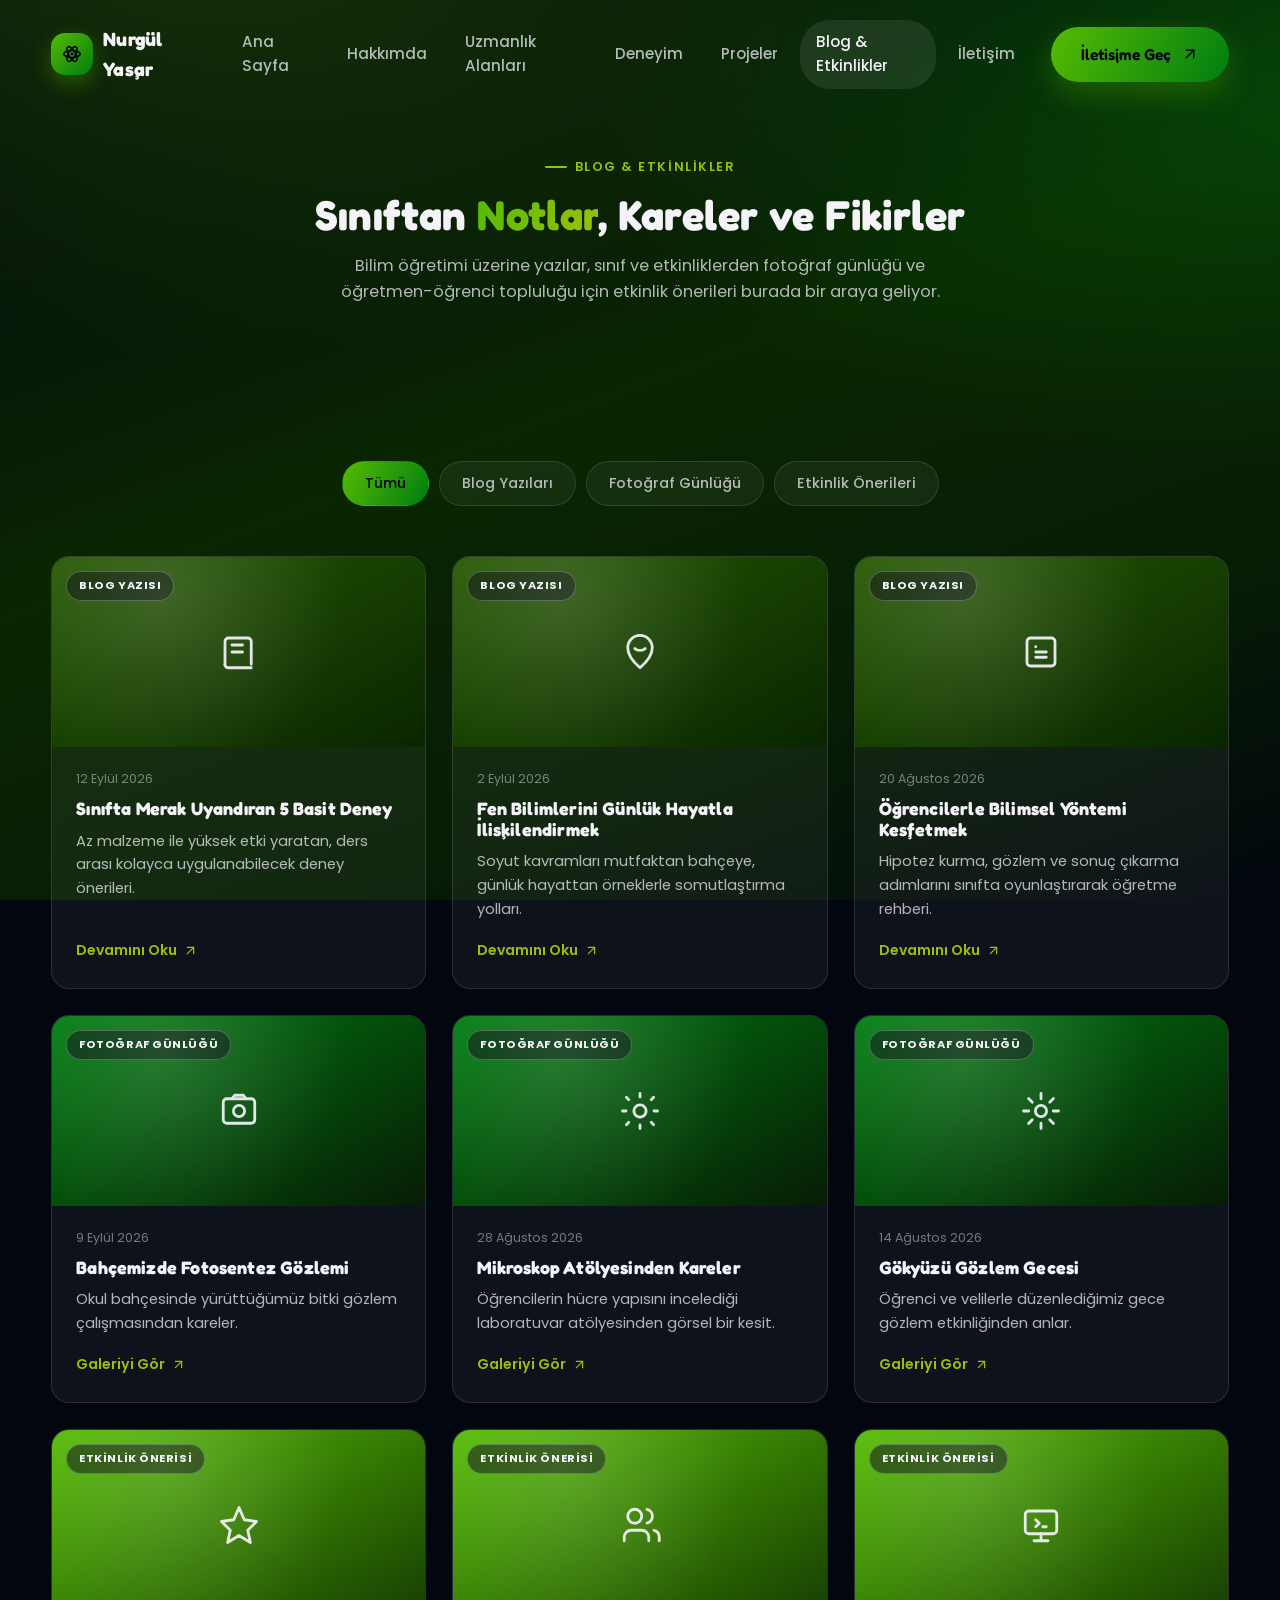
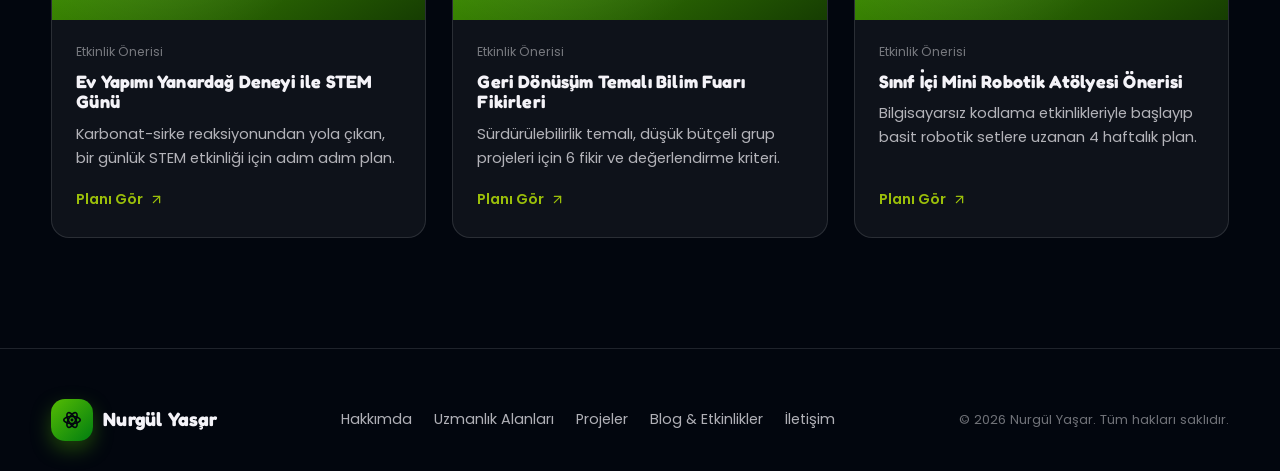
==== blog.html @ 1620b69a "Add Nurgül Yaşar science teacher portfolio site Dark forest-to-avocado gradient theme built from the" ====
<!DOCTYPE html>
<html lang="tr">
<head>
<meta charset="UTF-8" />
<meta name="viewport" content="width=device-width, initial-scale=1.0" />
<title>Blog &amp; Etkinlikler | Nurgül Yaşar</title>
<meta name="description" content="Nurgül Yaşar'ın fen bilimleri blogu: yazılar, fotoğraf günlüğü ve etkinlik önerileri." />
<link rel="icon" type="image/svg+xml" href="assets/favicon.svg" />
<link rel="preconnect" href="https://fonts.googleapis.com" />
<link rel="preconnect" href="https://fonts.gstatic.com" crossorigin />
<link href="https://fonts.googleapis.com/css2?family=Fredoka:wght@500;600;700&family=Poppins:wght@300;400;500;600;700&display=swap" rel="stylesheet" />
<link rel="stylesheet" href="css/style.css" />
</head>
<body>

<header class="site-header">
  <div class="container nav-wrap">
    <a href="index.html" class="logo">
      <span class="logo-mark">
        <svg viewBox="0 0 24 24" fill="none" stroke="currentColor" stroke-width="1.8" stroke-linecap="round" stroke-linejoin="round"><circle cx="12" cy="12" r="1.6" fill="currentColor" stroke="none"/><ellipse cx="12" cy="12" rx="9" ry="3.8"/><ellipse cx="12" cy="12" rx="9" ry="3.8" transform="rotate(60 12 12)"/><ellipse cx="12" cy="12" rx="9" ry="3.8" transform="rotate(120 12 12)"/></svg>
      </span>
      Nurgül Yaşar
    </a>

    <nav class="nav-links">
      <a href="index.html#hero">Ana Sayfa</a>
      <a href="index.html#hakkimda">Hakkımda</a>
      <a href="index.html#uzmanlik">Uzmanlık Alanları</a>
      <a href="index.html#deneyim">Deneyim</a>
      <a href="index.html#projeler">Projeler</a>
      <a href="blog.html" class="active">Blog &amp; Etkinlikler</a>
      <a href="index.html#iletisim">İletişim</a>
    </nav>

    <div class="nav-cta">
      <a href="index.html#iletisim" class="btn btn-primary">
        İletişime Geç
        <svg viewBox="0 0 24 24" fill="none" stroke="currentColor" stroke-width="2" stroke-linecap="round" stroke-linejoin="round"><path d="M7 17 17 7"/><path d="M7 7h10v10"/></svg>
      </a>
      <button class="nav-toggle" aria-label="Menüyü aç/kapat">
        <span></span>
      </button>
    </div>
  </div>
</header>

<section class="blog-header">
  <div class="container">
    <p class="eyebrow reveal" style="justify-content:center;">Blog &amp; Etkinlikler</p>
    <h1 class="section-title reveal">Sınıftan <span>Notlar</span>, Kareler ve Fikirler</h1>
    <p class="section-sub reveal">
      Bilim öğretimi üzerine yazılar, sınıf ve etkinliklerden fotoğraf günlüğü
      ve öğretmen-öğrenci topluluğu için etkinlik önerileri burada bir araya
      geliyor.
    </p>
  </div>
</section>

<section style="padding-top:0;">
  <div class="container">
    <div class="filter-tabs reveal">
      <button class="filter-tab active" data-filter="all">Tümü</button>
      <button class="filter-tab" data-filter="yazi">Blog Yazıları</button>
      <button class="filter-tab" data-filter="foto">Fotoğraf Günlüğü</button>
      <button class="filter-tab" data-filter="etkinlik">Etkinlik Önerileri</button>
    </div>

    <div class="blog-grid">

      <article class="blog-card reveal" data-category="yazi">
        <div class="blog-thumb type-yazi">
          <span class="blog-category">Blog Yazısı</span>
          <svg viewBox="0 0 24 24" fill="none" stroke="currentColor" stroke-width="1.6" stroke-linecap="round" stroke-linejoin="round"><path d="M4 19.5V6a2 2 0 0 1 2-2h11a2 2 0 0 1 2 2v13"/><path d="M4 19.5A2 2 0 0 0 6 21h13"/><path d="M8 8h6M8 12h6"/></svg>
        </div>
        <div class="blog-body">
          <div class="blog-date">12 Eylül 2026</div>
          <h3>Sınıfta Merak Uyandıran 5 Basit Deney</h3>
          <p>Az malzeme ile yüksek etki yaratan, ders arası kolayca uygulanabilecek deney önerileri.</p>
          <a href="#" class="blog-readmore">Devamını Oku
            <svg viewBox="0 0 24 24" fill="none" stroke="currentColor" stroke-width="2" stroke-linecap="round" stroke-linejoin="round"><path d="M7 17 17 7"/><path d="M7 7h10v10"/></svg>
          </a>
        </div>
      </article>

      <article class="blog-card reveal" data-category="yazi">
        <div class="blog-thumb type-yazi">
          <span class="blog-category">Blog Yazısı</span>
          <svg viewBox="0 0 24 24" fill="none" stroke="currentColor" stroke-width="1.6" stroke-linecap="round" stroke-linejoin="round"><path d="M12 21c4-3.5 7-7.4 7-11.5A7 7 0 0 0 5 9.5C5 13.6 8 17.5 12 21Z"/><path d="M9 10c1.5 1.5 4.5 1.5 6 0"/></svg>
        </div>
        <div class="blog-body">
          <div class="blog-date">2 Eylül 2026</div>
          <h3>Fen Bilimlerini Günlük Hayatla İlişkilendirmek</h3>
          <p>Soyut kavramları mutfaktan bahçeye, günlük hayattan örneklerle somutlaştırma yolları.</p>
          <a href="#" class="blog-readmore">Devamını Oku
            <svg viewBox="0 0 24 24" fill="none" stroke="currentColor" stroke-width="2" stroke-linecap="round" stroke-linejoin="round"><path d="M7 17 17 7"/><path d="M7 7h10v10"/></svg>
          </a>
        </div>
      </article>

      <article class="blog-card reveal" data-category="yazi">
        <div class="blog-thumb type-yazi">
          <span class="blog-category">Blog Yazısı</span>
          <svg viewBox="0 0 24 24" fill="none" stroke="currentColor" stroke-width="1.6" stroke-linecap="round" stroke-linejoin="round"><rect x="4" y="4" width="16" height="16" rx="2"/><path d="M9 9h.01M9 12h6M9 15h6"/></svg>
        </div>
        <div class="blog-body">
          <div class="blog-date">20 Ağustos 2026</div>
          <h3>Öğrencilerle Bilimsel Yöntemi Keşfetmek</h3>
          <p>Hipotez kurma, gözlem ve sonuç çıkarma adımlarını sınıfta oyunlaştırarak öğretme rehberi.</p>
          <a href="#" class="blog-readmore">Devamını Oku
            <svg viewBox="0 0 24 24" fill="none" stroke="currentColor" stroke-width="2" stroke-linecap="round" stroke-linejoin="round"><path d="M7 17 17 7"/><path d="M7 7h10v10"/></svg>
          </a>
        </div>
      </article>

      <article class="blog-card reveal" data-category="foto">
        <div class="blog-thumb type-foto">
          <span class="blog-category">Fotoğraf Günlüğü</span>
          <svg viewBox="0 0 24 24" fill="none" stroke="currentColor" stroke-width="1.6" stroke-linecap="round" stroke-linejoin="round"><rect x="3" y="5" width="18" height="14" rx="2"/><circle cx="12" cy="12" r="3.2"/><path d="M8 5 9.5 3h5L16 5"/></svg>
        </div>
        <div class="blog-body">
          <div class="blog-date">9 Eylül 2026</div>
          <h3>Bahçemizde Fotosentez Gözlemi</h3>
          <p>Okul bahçesinde yürüttüğümüz bitki gözlem çalışmasından kareler.</p>
          <a href="#" class="blog-readmore">Galeriyi Gör
            <svg viewBox="0 0 24 24" fill="none" stroke="currentColor" stroke-width="2" stroke-linecap="round" stroke-linejoin="round"><path d="M7 17 17 7"/><path d="M7 7h10v10"/></svg>
          </a>
        </div>
      </article>

      <article class="blog-card reveal" data-category="foto">
        <div class="blog-thumb type-foto">
          <span class="blog-category">Fotoğraf Günlüğü</span>
          <svg viewBox="0 0 24 24" fill="none" stroke="currentColor" stroke-width="1.6" stroke-linecap="round" stroke-linejoin="round"><circle cx="12" cy="12" r="3.5"/><path d="M12 4V2M12 22v-2M4 12H2M22 12h-2M5.6 5.6 4.2 4.2M19.8 19.8l-1.4-1.4M5.6 18.4 4.2 19.8M19.8 4.2l-1.4 1.4"/></svg>
        </div>
        <div class="blog-body">
          <div class="blog-date">28 Ağustos 2026</div>
          <h3>Mikroskop Atölyesinden Kareler</h3>
          <p>Öğrencilerin hücre yapısını incelediği laboratuvar atölyesinden görsel bir kesit.</p>
          <a href="#" class="blog-readmore">Galeriyi Gör
            <svg viewBox="0 0 24 24" fill="none" stroke="currentColor" stroke-width="2" stroke-linecap="round" stroke-linejoin="round"><path d="M7 17 17 7"/><path d="M7 7h10v10"/></svg>
          </a>
        </div>
      </article>

      <article class="blog-card reveal" data-category="foto">
        <div class="blog-thumb type-foto">
          <span class="blog-category">Fotoğraf Günlüğü</span>
          <svg viewBox="0 0 24 24" fill="none" stroke="currentColor" stroke-width="1.6" stroke-linecap="round" stroke-linejoin="round"><circle cx="12" cy="12" r="3.2"/><path d="M12 2v3M12 19v3M2 12h3M19 12h3M4.9 4.9l2.1 2.1M17 17l2.1 2.1M19.1 4.9 17 7M7 17l-2.1 2.1"/></svg>
        </div>
        <div class="blog-body">
          <div class="blog-date">14 Ağustos 2026</div>
          <h3>Gökyüzü Gözlem Gecesi</h3>
          <p>Öğrenci ve velilerle düzenlediğimiz gece gözlem etkinliğinden anlar.</p>
          <a href="#" class="blog-readmore">Galeriyi Gör
            <svg viewBox="0 0 24 24" fill="none" stroke="currentColor" stroke-width="2" stroke-linecap="round" stroke-linejoin="round"><path d="M7 17 17 7"/><path d="M7 7h10v10"/></svg>
          </a>
        </div>
      </article>

      <article class="blog-card reveal" data-category="etkinlik">
        <div class="blog-thumb type-etkinlik">
          <span class="blog-category">Etkinlik Önerisi</span>
          <svg viewBox="0 0 24 24" fill="none" stroke="currentColor" stroke-width="1.6" stroke-linecap="round" stroke-linejoin="round"><path d="M12 2 9 9l-7 1 5 5-1.5 7L12 18l6.5 4L17 15l5-5-7-1-3-7Z"/></svg>
        </div>
        <div class="blog-body">
          <div class="blog-date">Etkinlik Önerisi</div>
          <h3>Ev Yapımı Yanardağ Deneyi ile STEM Günü</h3>
          <p>Karbonat-sirke reaksiyonundan yola çıkan, bir günlük STEM etkinliği için adım adım plan.</p>
          <a href="#" class="blog-readmore">Planı Gör
            <svg viewBox="0 0 24 24" fill="none" stroke="currentColor" stroke-width="2" stroke-linecap="round" stroke-linejoin="round"><path d="M7 17 17 7"/><path d="M7 7h10v10"/></svg>
          </a>
        </div>
      </article>

      <article class="blog-card reveal" data-category="etkinlik">
        <div class="blog-thumb type-etkinlik">
          <span class="blog-category">Etkinlik Önerisi</span>
          <svg viewBox="0 0 24 24" fill="none" stroke="currentColor" stroke-width="1.6" stroke-linecap="round" stroke-linejoin="round"><path d="M17 21v-2a4 4 0 0 0-4-4H7a4 4 0 0 0-4 4v2"/><circle cx="9" cy="7" r="4"/><path d="M23 21v-2a4 4 0 0 0-3-3.9M16 3.1a4 4 0 0 1 0 7.8"/></svg>
        </div>
        <div class="blog-body">
          <div class="blog-date">Etkinlik Önerisi</div>
          <h3>Geri Dönüşüm Temalı Bilim Fuarı Fikirleri</h3>
          <p>Sürdürülebilirlik temalı, düşük bütçeli grup projeleri için 6 fikir ve değerlendirme kriteri.</p>
          <a href="#" class="blog-readmore">Planı Gör
            <svg viewBox="0 0 24 24" fill="none" stroke="currentColor" stroke-width="2" stroke-linecap="round" stroke-linejoin="round"><path d="M7 17 17 7"/><path d="M7 7h10v10"/></svg>
          </a>
        </div>
      </article>

      <article class="blog-card reveal" data-category="etkinlik">
        <div class="blog-thumb type-etkinlik">
          <span class="blog-category">Etkinlik Önerisi</span>
          <svg viewBox="0 0 24 24" fill="none" stroke="currentColor" stroke-width="1.6" stroke-linecap="round" stroke-linejoin="round"><rect x="3" y="4" width="18" height="13" rx="2"/><path d="M8 21h8M12 17v4"/><path d="m9 9 2 2-2 2M13 13h2"/></svg>
        </div>
        <div class="blog-body">
          <div class="blog-date">Etkinlik Önerisi</div>
          <h3>Sınıf İçi Mini Robotik Atölyesi Önerisi</h3>
          <p>Bilgisayarsız kodlama etkinlikleriyle başlayıp basit robotik setlere uzanan 4 haftalık plan.</p>
          <a href="#" class="blog-readmore">Planı Gör
            <svg viewBox="0 0 24 24" fill="none" stroke="currentColor" stroke-width="2" stroke-linecap="round" stroke-linejoin="round"><path d="M7 17 17 7"/><path d="M7 7h10v10"/></svg>
          </a>
        </div>
      </article>

    </div>

    <div class="blog-empty">Bu kategoride henüz içerik bulunmuyor.</div>
  </div>
</section>

<footer class="site-footer">
  <div class="container footer-grid">
    <a href="index.html" class="logo">
      <span class="logo-mark">
        <svg viewBox="0 0 24 24" fill="none" stroke="currentColor" stroke-width="1.8" stroke-linecap="round" stroke-linejoin="round"><circle cx="12" cy="12" r="1.6" fill="currentColor" stroke="none"/><ellipse cx="12" cy="12" rx="9" ry="3.8"/><ellipse cx="12" cy="12" rx="9" ry="3.8" transform="rotate(60 12 12)"/><ellipse cx="12" cy="12" rx="9" ry="3.8" transform="rotate(120 12 12)"/></svg>
      </span>
      Nurgül Yaşar
    </a>
    <div class="footer-links">
      <a href="index.html#hakkimda">Hakkımda</a>
      <a href="index.html#uzmanlik">Uzmanlık Alanları</a>
      <a href="index.html#projeler">Projeler</a>
      <a href="blog.html">Blog &amp; Etkinlikler</a>
      <a href="index.html#iletisim">İletişim</a>
    </div>
    <p class="footer-note">© <span id="year"></span> Nurgül Yaşar. Tüm hakları saklıdır.</p>
  </div>
</footer>

<script src="js/main.js"></script>
</body>
</html>
---- css/style.css ----
/* =========================================================
   Nurgül Yaşar — Fen Bilimleri Öğretmeni Portföyü
   ========================================================= */

:root {
  --bg-1: #02060e;
  --bg-2: #071c05;
  --bg-3: #092601;
  --bg-4: #163d02;
  --bg-5: #265902;
  --accent-600: #007d10;
  --accent-500: #3e9e05;
  --accent-avocado: #55bc03;
  --accent-limerick: #9bbf0a;
  --fg: #f4f3f8;
  --fg-muted: rgba(244, 243, 248, 0.72);
  --fg-faint: rgba(244, 243, 248, 0.45);
  --surface: rgba(244, 243, 248, 0.05);
  --surface-strong: rgba(244, 243, 248, 0.09);
  --border: rgba(244, 243, 248, 0.12);
  --shadow-glow: 0 20px 60px rgba(85, 188, 3, 0.18);
  --radius-lg: 28px;
  --radius-md: 18px;
  --radius-sm: 12px;
  --font-head: "Fredoka", "Poppins", sans-serif;
  --font-body: "Poppins", "Segoe UI", sans-serif;
  --ease: cubic-bezier(0.22, 1, 0.36, 1);
}

* {
  margin: 0;
  padding: 0;
  box-sizing: border-box;
}

html {
  scroll-behavior: smooth;
  scroll-padding-top: 90px;
}

body {
  font-family: var(--font-body);
  background: var(--bg-1);
  color: var(--fg);
  line-height: 1.6;
  overflow-x: hidden;
  -webkit-font-smoothing: antialiased;
}

body::before {
  content: "";
  position: fixed;
  inset: 0;
  z-index: -2;
  background:
    radial-gradient(120% 90% at 15% -10%, rgba(38, 89, 2, 0.55), transparent 55%),
    radial-gradient(90% 70% at 100% 10%, rgba(0, 125, 16, 0.35), transparent 60%),
    linear-gradient(160deg, var(--bg-1) 0%, var(--bg-3) 45%, var(--bg-2) 75%, var(--bg-1) 100%);
}

img {
  max-width: 100%;
  display: block;
}

a {
  color: inherit;
  text-decoration: none;
}

ul {
  list-style: none;
}

button {
  font-family: inherit;
  cursor: pointer;
  border: none;
  background: none;
  color: inherit;
}

h1, h2, h3, h4 {
  font-family: var(--font-head);
  font-weight: 700;
  line-height: 1.15;
  letter-spacing: 0.01em;
}

.container {
  width: min(1180px, 92%);
  margin-inline: auto;
}

.eyebrow {
  display: inline-flex;
  align-items: center;
  gap: 8px;
  font-size: 0.8rem;
  font-weight: 600;
  letter-spacing: 0.12em;
  text-transform: uppercase;
  color: var(--accent-limerick);
  margin-bottom: 14px;
}

.eyebrow::before {
  content: "";
  width: 22px;
  height: 2px;
  background: var(--accent-limerick);
  border-radius: 2px;
}

.section-title {
  font-size: clamp(1.9rem, 3.4vw, 2.6rem);
  margin-bottom: 14px;
}

.section-title span {
  background: linear-gradient(100deg, var(--accent-avocado), var(--accent-limerick));
  -webkit-background-clip: text;
  background-clip: text;
  color: transparent;
}

.section-sub {
  max-width: 620px;
  color: var(--fg-muted);
  font-size: 1.02rem;
  margin-bottom: 46px;
}

section {
  position: relative;
  padding: 110px 0;
}

/* ---------- Buttons ---------- */

.btn {
  position: relative;
  display: inline-flex;
  align-items: center;
  gap: 10px;
  padding: 15px 30px;
  border-radius: 50px;
  font-family: var(--font-head);
  font-weight: 600;
  font-size: 0.98rem;
  transition: transform 0.35s var(--ease), box-shadow 0.35s var(--ease), background 0.35s var(--ease);
  white-space: nowrap;
}

.btn-primary {
  background: linear-gradient(120deg, var(--accent-avocado), var(--accent-600));
  color: var(--bg-1);
  box-shadow: 0 12px 30px rgba(85, 188, 3, 0.3);
}

.btn-primary:hover {
  transform: translateY(-3px) scale(1.02);
  box-shadow: 0 18px 40px rgba(155, 191, 10, 0.45);
}

.btn-ghost {
  background: var(--surface);
  border: 1px solid var(--border);
  color: var(--fg);
  backdrop-filter: blur(6px);
}

.btn-ghost:hover {
  border-color: var(--accent-limerick);
  color: var(--accent-limerick);
  transform: translateY(-3px);
}

.btn svg {
  width: 18px;
  height: 18px;
  transition: transform 0.35s var(--ease);
}

.btn:hover svg {
  transform: translate(3px, -3px);
}

/* ---------- Header / Nav ---------- */

.site-header {
  position: fixed;
  top: 0;
  inset-inline: 0;
  z-index: 200;
  padding: 20px 0;
  transition: padding 0.35s var(--ease), background 0.35s var(--ease), box-shadow 0.35s var(--ease);
}

.site-header.scrolled {
  padding: 12px 0;
  background: rgba(2, 6, 14, 0.72);
  backdrop-filter: blur(16px) saturate(140%);
  box-shadow: 0 10px 30px rgba(0, 0, 0, 0.35);
  border-bottom: 1px solid var(--border);
}

.nav-wrap {
  display: flex;
  align-items: center;
  justify-content: space-between;
  gap: 20px;
}

.logo {
  display: flex;
  align-items: center;
  gap: 10px;
  font-family: var(--font-head);
  font-weight: 700;
  font-size: 1.2rem;
  letter-spacing: 0.01em;
}

.logo-mark {
  width: 42px;
  height: 42px;
  border-radius: 14px;
  display: grid;
  place-items: center;
  background: linear-gradient(135deg, var(--accent-avocado), var(--accent-600));
  color: var(--bg-1);
  box-shadow: 0 8px 20px rgba(85, 188, 3, 0.35);
  flex-shrink: 0;
}

.logo-mark svg {
  width: 22px;
  height: 22px;
}

.nav-links {
  display: flex;
  align-items: center;
  gap: 6px;
}

.nav-links a {
  position: relative;
  padding: 10px 16px;
  border-radius: 30px;
  font-size: 0.95rem;
  font-weight: 500;
  color: var(--fg-muted);
  transition: color 0.3s var(--ease), background 0.3s var(--ease);
}

.nav-links a:hover,
.nav-links a.active {
  color: var(--fg);
  background: var(--surface-strong);
}

.nav-cta {
  display: flex;
  align-items: center;
  gap: 14px;
}

.nav-toggle {
  display: none;
  width: 44px;
  height: 44px;
  border-radius: 12px;
  background: var(--surface);
  border: 1px solid var(--border);
  place-items: center;
  z-index: 210;
}

.nav-toggle span,
.nav-toggle span::before,
.nav-toggle span::after {
  content: "";
  display: block;
  width: 20px;
  height: 2px;
  background: var(--fg);
  border-radius: 2px;
  transition: transform 0.3s var(--ease), opacity 0.3s var(--ease);
  position: relative;
}

.nav-toggle span::before { position: absolute; top: -7px; }
.nav-toggle span::after { position: absolute; top: 7px; }

.nav-toggle.open span { background: transparent; }
.nav-toggle.open span::before { transform: rotate(45deg) translate(5px, 5px); background: var(--fg); }
.nav-toggle.open span::after { transform: rotate(-45deg) translate(5px, -5px); background: var(--fg); }

/* ---------- Hero ---------- */

.hero {
  position: relative;
  min-height: 100vh;
  display: flex;
  align-items: center;
  padding-top: 120px;
  overflow: hidden;
}

#fluid-canvas {
  position: absolute;
  inset: 0;
  width: 100%;
  height: 100%;
  z-index: -1;
  mix-blend-mode: screen;
  opacity: 0.9;
}

.hero-grid {
  display: grid;
  grid-template-columns: 1.15fr 0.85fr;
  gap: 50px;
  align-items: center;
}

.hero-content .eyebrow {
  animation: fadeUp 0.8s var(--ease) both;
}

.hero-title {
  font-size: clamp(2.4rem, 5.4vw, 4.2rem);
  animation: fadeUp 0.8s 0.1s var(--ease) both;
}

.hero-title .accent {
  background: linear-gradient(100deg, var(--accent-limerick), var(--accent-avocado));
  -webkit-background-clip: text;
  background-clip: text;
  color: transparent;
}

.hero-desc {
  margin-top: 20px;
  max-width: 540px;
  font-size: 1.08rem;
  color: var(--fg-muted);
  animation: fadeUp 0.8s 0.2s var(--ease) both;
}

.hero-actions {
  display: flex;
  gap: 16px;
  margin-top: 36px;
  flex-wrap: wrap;
  animation: fadeUp 0.8s 0.3s var(--ease) both;
}

.hero-tags {
  display: flex;
  gap: 12px;
  flex-wrap: wrap;
  margin-top: 40px;
  animation: fadeUp 0.8s 0.4s var(--ease) both;
}

.hero-tags span {
  padding: 8px 16px;
  border-radius: 30px;
  font-size: 0.85rem;
  border: 1px solid var(--border);
  background: rgba(2, 6, 14, 0.5);
  backdrop-filter: blur(8px);
  color: var(--fg-muted);
}

.hero-visual {
  position: relative;
  display: grid;
  place-items: center;
  animation: fadeUp 0.9s 0.25s var(--ease) both;
}

.hero-orb {
  position: relative;
  width: min(380px, 80vw);
  aspect-ratio: 1;
  border-radius: 50%;
  background: linear-gradient(160deg, var(--bg-4), var(--bg-3));
  border: 1px solid var(--border);
  display: grid;
  place-items: center;
  box-shadow: var(--shadow-glow);
  animation: float 6s ease-in-out infinite;
}

.hero-orb svg {
  width: 55%;
  height: 55%;
  color: var(--accent-limerick);
}

.hero-orb::after {
  content: "";
  position: absolute;
  inset: -14px;
  border-radius: 50%;
  border: 1px dashed rgba(155, 191, 10, 0.35);
  animation: spin 24s linear infinite;
}

.orbit-chip {
  position: absolute;
  display: flex;
  align-items: center;
  gap: 8px;
  padding: 10px 14px;
  border-radius: 16px;
  background: rgba(9, 38, 1, 0.75);
  border: 1px solid var(--border);
  backdrop-filter: blur(10px);
  font-size: 0.82rem;
  font-weight: 600;
  box-shadow: 0 10px 30px rgba(0, 0, 0, 0.35);
}

.orbit-chip svg { width: 18px; height: 18px; color: var(--accent-avocado); }
.chip-1 { top: 6%; left: -6%; animation: float 5s ease-in-out infinite; }
.chip-2 { bottom: 12%; right: -8%; animation: float 6.5s 0.5s ease-in-out infinite; }
.chip-3 { bottom: -4%; left: 18%; animation: float 5.5s 1s ease-in-out infinite; }

.scroll-cue {
  position: absolute;
  bottom: 36px;
  left: 50%;
  transform: translateX(-50%);
  display: flex;
  flex-direction: column;
  align-items: center;
  gap: 8px;
  font-size: 0.75rem;
  color: var(--fg-faint);
  letter-spacing: 0.1em;
  text-transform: uppercase;
}

.scroll-cue .line {
  width: 1px;
  height: 34px;
  background: linear-gradient(var(--accent-limerick), transparent);
  animation: scrollLine 1.8s ease-in-out infinite;
}

/* ---------- Reveal on scroll ---------- */

.reveal {
  opacity: 0;
  transform: translateY(28px);
  transition: opacity 0.8s var(--ease), transform 0.8s var(--ease);
}

.reveal.is-visible {
  opacity: 1;
  transform: translateY(0);
}

/* ---------- About ---------- */

.about-grid {
  display: grid;
  grid-template-columns: 0.8fr 1.2fr;
  gap: 60px;
  align-items: center;
}

.about-photo {
  position: relative;
  aspect-ratio: 4 / 5;
  border-radius: var(--radius-lg);
  background: linear-gradient(155deg, var(--bg-5), var(--bg-3));
  border: 1px solid var(--border);
  overflow: hidden;
  display: grid;
  place-items: center;
  box-shadow: var(--shadow-glow);
}

.about-photo svg {
  width: 46%;
  color: rgba(244, 243, 248, 0.85);
}

.about-photo .leaf-deco {
  position: absolute;
  inset: 0;
  opacity: 0.5;
}

.about-photo-caption {
  position: absolute;
  bottom: 18px;
  left: 18px;
  right: 18px;
  padding: 14px 16px;
  border-radius: var(--radius-sm);
  background: rgba(2, 6, 14, 0.55);
  border: 1px solid var(--border);
  backdrop-filter: blur(8px);
  font-size: 0.85rem;
  color: var(--fg-muted);
}

.about-text p {
  color: var(--fg-muted);
  margin-bottom: 18px;
  font-size: 1.02rem;
}

.about-text strong {
  color: var(--fg);
}

.stat-row {
  display: grid;
  grid-template-columns: repeat(3, 1fr);
  gap: 18px;
  margin-top: 38px;
}

.stat-card {
  padding: 22px 18px;
  border-radius: var(--radius-md);
  background: var(--surface);
  border: 1px solid var(--border);
  text-align: center;
  transition: transform 0.35s var(--ease), border-color 0.35s var(--ease);
}

.stat-card:hover {
  transform: translateY(-6px);
  border-color: var(--accent-avocado);
}

.stat-num {
  font-family: var(--font-head);
  font-size: clamp(1.8rem, 3vw, 2.3rem);
  color: var(--accent-limerick);
}

.stat-label {
  font-size: 0.85rem;
  color: var(--fg-muted);
  margin-top: 6px;
}

/* ---------- Subjects / expertise ---------- */

.subject-grid {
  display: grid;
  grid-template-columns: repeat(3, 1fr);
  gap: 24px;
}

.subject-card {
  padding: 32px 26px;
  border-radius: var(--radius-md);
  background: var(--surface);
  border: 1px solid var(--border);
  transition: transform 0.4s var(--ease), background 0.4s var(--ease), border-color 0.4s var(--ease), box-shadow 0.4s var(--ease);
  position: relative;
  overflow: hidden;
}

.subject-card::before {
  content: "";
  position: absolute;
  inset: 0;
  background: linear-gradient(140deg, rgba(85, 188, 3, 0.18), transparent 60%);
  opacity: 0;
  transition: opacity 0.4s var(--ease);
}

.subject-card:hover {
  transform: translateY(-8px);
  border-color: var(--accent-avocado);
  box-shadow: 0 20px 45px rgba(0, 0, 0, 0.35);
}

.subject-card:hover::before { opacity: 1; }

.subject-icon {
  width: 54px;
  height: 54px;
  border-radius: 16px;
  display: grid;
  place-items: center;
  background: linear-gradient(135deg, var(--accent-600), var(--bg-3));
  color: var(--accent-limerick);
  margin-bottom: 20px;
  position: relative;
  z-index: 1;
}

.subject-icon svg { width: 28px; height: 28px; }

.subject-card h3 {
  font-size: 1.15rem;
  margin-bottom: 10px;
  position: relative;
  z-index: 1;
}

.subject-card p {
  color: var(--fg-muted);
  font-size: 0.95rem;
  position: relative;
  z-index: 1;
}

/* ---------- Timeline ---------- */

.timeline {
  position: relative;
  max-width: 780px;
  margin-inline: auto;
}

.timeline::before {
  content: "";
  position: absolute;
  left: 20px;
  top: 6px;
  bottom: 6px;
  width: 2px;
  background: linear-gradient(var(--accent-avocado), transparent);
}

.timeline-item {
  position: relative;
  padding-left: 60px;
  padding-bottom: 44px;
}

.timeline-item:last-child { padding-bottom: 0; }

.timeline-dot {
  position: absolute;
  left: 11px;
  top: 4px;
  width: 20px;
  height: 20px;
  border-radius: 50%;
  background: var(--bg-1);
  border: 3px solid var(--accent-avocado);
  box-shadow: 0 0 0 5px rgba(85, 188, 3, 0.12);
}

.timeline-item .date {
  font-size: 0.82rem;
  font-weight: 600;
  color: var(--accent-limerick);
  letter-spacing: 0.06em;
  text-transform: uppercase;
}

.timeline-item h3 {
  font-size: 1.15rem;
  margin: 6px 0 8px;
}

.timeline-item p {
  color: var(--fg-muted);
  font-size: 0.95rem;
}

/* ---------- Projects ---------- */

.project-grid {
  display: grid;
  grid-template-columns: repeat(3, 1fr);
  gap: 24px;
}

.project-card {
  border-radius: var(--radius-md);
  border: 1px solid var(--border);
  background: var(--surface);
  overflow: hidden;
  transition: transform 0.4s var(--ease), border-color 0.4s var(--ease);
}

.project-card:hover {
  transform: translateY(-8px);
  border-color: var(--accent-limerick);
}

.project-thumb {
  height: 160px;
  display: grid;
  place-items: center;
  background: linear-gradient(150deg, var(--bg-5), var(--accent-600));
  position: relative;
}

.project-thumb svg { width: 40px; height: 40px; color: var(--fg); opacity: 0.9; }

.project-tag {
  position: absolute;
  top: 14px;
  left: 14px;
  padding: 5px 12px;
  border-radius: 20px;
  font-size: 0.72rem;
  font-weight: 600;
  letter-spacing: 0.04em;
  text-transform: uppercase;
  background: rgba(2, 6, 14, 0.55);
  border: 1px solid rgba(244, 243, 248, 0.2);
}

.project-body { padding: 22px 24px 26px; }

.project-body h3 { font-size: 1.1rem; margin-bottom: 8px; }

.project-body p {
  color: var(--fg-muted);
  font-size: 0.92rem;
  margin-bottom: 14px;
}

.project-link {
  display: inline-flex;
  align-items: center;
  gap: 6px;
  font-size: 0.88rem;
  font-weight: 600;
  color: var(--accent-limerick);
}

.project-link svg { width: 15px; height: 15px; transition: transform 0.3s var(--ease); }
.project-link:hover svg { transform: translate(3px, -3px); }

/* ---------- Blog / Vlog ---------- */

.blog-header {
  text-align: center;
  padding-top: 150px;
}

.blog-header .section-sub { margin-inline: auto; }

.filter-tabs {
  display: flex;
  justify-content: center;
  gap: 10px;
  flex-wrap: wrap;
  margin-bottom: 50px;
}

.filter-tab {
  padding: 11px 22px;
  border-radius: 30px;
  border: 1px solid var(--border);
  background: var(--surface);
  font-size: 0.9rem;
  font-weight: 500;
  color: var(--fg-muted);
  transition: all 0.3s var(--ease);
}

.filter-tab:hover { color: var(--fg); border-color: var(--accent-avocado); }

.filter-tab.active {
  background: linear-gradient(120deg, var(--accent-avocado), var(--accent-600));
  color: var(--bg-1);
  border-color: transparent;
}

.blog-grid {
  display: grid;
  grid-template-columns: repeat(3, 1fr);
  gap: 26px;
}

.blog-card {
  border-radius: var(--radius-md);
  overflow: hidden;
  border: 1px solid var(--border);
  background: var(--surface);
  transition: transform 0.45s var(--ease), border-color 0.45s var(--ease), box-shadow 0.45s var(--ease);
  display: flex;
  flex-direction: column;
}

.blog-card.is-hidden { display: none; }

.blog-card:hover {
  transform: translateY(-8px);
  border-color: var(--accent-limerick);
  box-shadow: 0 24px 50px rgba(0, 0, 0, 0.4);
}

.blog-thumb {
  height: 190px;
  position: relative;
  display: grid;
  place-items: center;
  overflow: hidden;
}

.blog-thumb.type-yazi { background: linear-gradient(150deg, var(--bg-5), var(--bg-3)); }
.blog-thumb.type-foto { background: linear-gradient(150deg, var(--accent-600), var(--bg-2)); }
.blog-thumb.type-etkinlik { background: linear-gradient(150deg, var(--accent-avocado), var(--bg-4)); }

.blog-thumb svg {
  width: 42px;
  height: 42px;
  color: var(--fg);
  opacity: 0.92;
  transition: transform 0.5s var(--ease);
}

.blog-card:hover .blog-thumb svg { transform: scale(1.15) rotate(-4deg); }

.blog-thumb::after {
  content: "";
  position: absolute;
  inset: 0;
  background: radial-gradient(circle at 30% 20%, rgba(255,255,255,0.14), transparent 60%);
}

.blog-category {
  position: absolute;
  top: 14px;
  left: 14px;
  padding: 5px 12px;
  border-radius: 20px;
  font-size: 0.7rem;
  font-weight: 700;
  letter-spacing: 0.05em;
  text-transform: uppercase;
  background: rgba(2, 6, 14, 0.55);
  border: 1px solid rgba(244, 243, 248, 0.25);
}

.blog-body {
  padding: 22px 24px 26px;
  display: flex;
  flex-direction: column;
  flex: 1;
}

.blog-date {
  font-size: 0.78rem;
  color: var(--fg-faint);
  margin-bottom: 10px;
}

.blog-body h3 { font-size: 1.12rem; margin-bottom: 10px; }

.blog-body p {
  color: var(--fg-muted);
  font-size: 0.92rem;
  margin-bottom: 18px;
  flex: 1;
}

.blog-readmore {
  display: inline-flex;
  align-items: center;
  gap: 6px;
  font-size: 0.88rem;
  font-weight: 600;
  color: var(--accent-limerick);
}

.blog-readmore svg { width: 15px; height: 15px; transition: transform 0.3s var(--ease); }
.blog-readmore:hover svg { transform: translate(3px, -3px); }

.blog-empty {
  text-align: center;
  padding: 60px 20px;
  color: var(--fg-muted);
  display: none;
}

.blog-empty.show { display: block; }

/* ---------- Contact ---------- */

.contact-grid {
  display: grid;
  grid-template-columns: 0.9fr 1.1fr;
  gap: 50px;
}

.contact-info-card {
  padding: 36px 30px;
  border-radius: var(--radius-lg);
  background: linear-gradient(160deg, var(--bg-5), var(--bg-3));
  border: 1px solid var(--border);
  box-shadow: var(--shadow-glow);
}

.contact-info-card h3 { font-size: 1.3rem; margin-bottom: 14px; }
.contact-info-card > p { color: var(--fg-muted); margin-bottom: 28px; }

.contact-item {
  display: flex;
  align-items: center;
  gap: 14px;
  padding: 14px 0;
  border-top: 1px solid var(--border);
}

.contact-item:first-of-type { border-top: none; }

.contact-item .icon-box {
  width: 42px;
  height: 42px;
  border-radius: 12px;
  display: grid;
  place-items: center;
  background: rgba(244, 243, 248, 0.1);
  flex-shrink: 0;
}

.contact-item .icon-box svg { width: 20px; height: 20px; color: var(--accent-limerick); }

.contact-item a, .contact-item span { font-size: 0.95rem; }

.social-row {
  display: flex;
  gap: 12px;
  margin-top: 28px;
}

.social-row a {
  width: 42px;
  height: 42px;
  border-radius: 12px;
  display: grid;
  place-items: center;
  background: rgba(244, 243, 248, 0.1);
  transition: transform 0.3s var(--ease), background 0.3s var(--ease);
}

.social-row a:hover {
  background: var(--accent-avocado);
  color: var(--bg-1);
  transform: translateY(-4px);
}

.social-row svg { width: 20px; height: 20px; }

.contact-form {
  display: grid;
  gap: 18px;
}

.form-row {
  display: grid;
  grid-template-columns: 1fr 1fr;
  gap: 18px;
}

.form-field { display: grid; gap: 8px; }

.form-field label {
  font-size: 0.85rem;
  color: var(--fg-muted);
  font-weight: 500;
}

.form-field input,
.form-field textarea {
  padding: 14px 16px;
  border-radius: var(--radius-sm);
  background: var(--surface);
  border: 1px solid var(--border);
  color: var(--fg);
  font-family: var(--font-body);
  font-size: 0.95rem;
  transition: border-color 0.3s var(--ease), background 0.3s var(--ease);
}

.form-field input:focus,
.form-field textarea:focus {
  outline: none;
  border-color: var(--accent-avocado);
  background: rgba(244, 243, 248, 0.08);
}

.form-field textarea { resize: vertical; min-height: 130px; }

.form-note {
  font-size: 0.82rem;
  color: var(--fg-faint);
}

/* ---------- Footer ---------- */

.site-footer {
  padding: 50px 0 30px;
  border-top: 1px solid var(--border);
}

.footer-grid {
  display: flex;
  justify-content: space-between;
  align-items: center;
  flex-wrap: wrap;
  gap: 20px;
}

.footer-links {
  display: flex;
  gap: 22px;
  flex-wrap: wrap;
}

.footer-links a { color: var(--fg-muted); font-size: 0.9rem; transition: color 0.3s var(--ease); }
.footer-links a:hover { color: var(--accent-limerick); }

.footer-note {
  color: var(--fg-faint);
  font-size: 0.82rem;
}

/* ---------- Animations ---------- */

@keyframes fadeUp {
  from { opacity: 0; transform: translateY(24px); }
  to { opacity: 1; transform: translateY(0); }
}

@keyframes float {
  0%, 100% { transform: translateY(0); }
  50% { transform: translateY(-14px); }
}

@keyframes spin {
  to { transform: rotate(360deg); }
}

@keyframes scrollLine {
  0% { transform: scaleY(0); transform-origin: top; opacity: 0; }
  50% { transform: scaleY(1); transform-origin: top; opacity: 1; }
  51% { transform-origin: bottom; }
  100% { transform: scaleY(0); transform-origin: bottom; opacity: 0; }
}

@media (prefers-reduced-motion: reduce) {
  *, *::before, *::after {
    animation-duration: 0.001ms !important;
    animation-iteration-count: 1 !important;
    transition-duration: 0.001ms !important;
    scroll-behavior: auto !important;
  }
}

/* ---------- Responsive ---------- */

@media (max-width: 1024px) {
  .hero-grid { grid-template-columns: 1fr; text-align: center; }
  .hero-desc { margin-inline: auto; }
  .hero-actions { justify-content: center; }
  .hero-tags { justify-content: center; }
  .about-grid { grid-template-columns: 1fr; }
  .about-photo { max-width: 420px; margin-inline: auto; width: 100%; }
  .subject-grid { grid-template-columns: repeat(2, 1fr); }
  .project-grid { grid-template-columns: repeat(2, 1fr); }
  .blog-grid { grid-template-columns: repeat(2, 1fr); }
  .contact-grid { grid-template-columns: 1fr; }
}

@media (max-width: 860px) {
  .nav-links { display: none; }
  .nav-toggle { display: grid; }
  .nav-links.open {
    display: flex;
    position: fixed;
    inset: 0;
    z-index: 205;
    flex-direction: column;
    justify-content: center;
    align-items: center;
    gap: 10px;
    background: rgba(2, 6, 14, 0.97);
    backdrop-filter: blur(10px);
  }
  .nav-links.open a { font-size: 1.3rem; padding: 14px 24px; }
  .nav-cta .btn-primary { display: none; }
}

@media (max-width: 640px) {
  section { padding: 80px 0; }
  .stat-row { grid-template-columns: 1fr; }
  .subject-grid { grid-template-columns: 1fr; }
  .project-grid { grid-template-columns: 1fr; }
  .blog-grid { grid-template-columns: 1fr; }
  .form-row { grid-template-columns: 1fr; }
  .footer-grid { flex-direction: column; text-align: center; }
  .orbit-chip { display: none; }
}
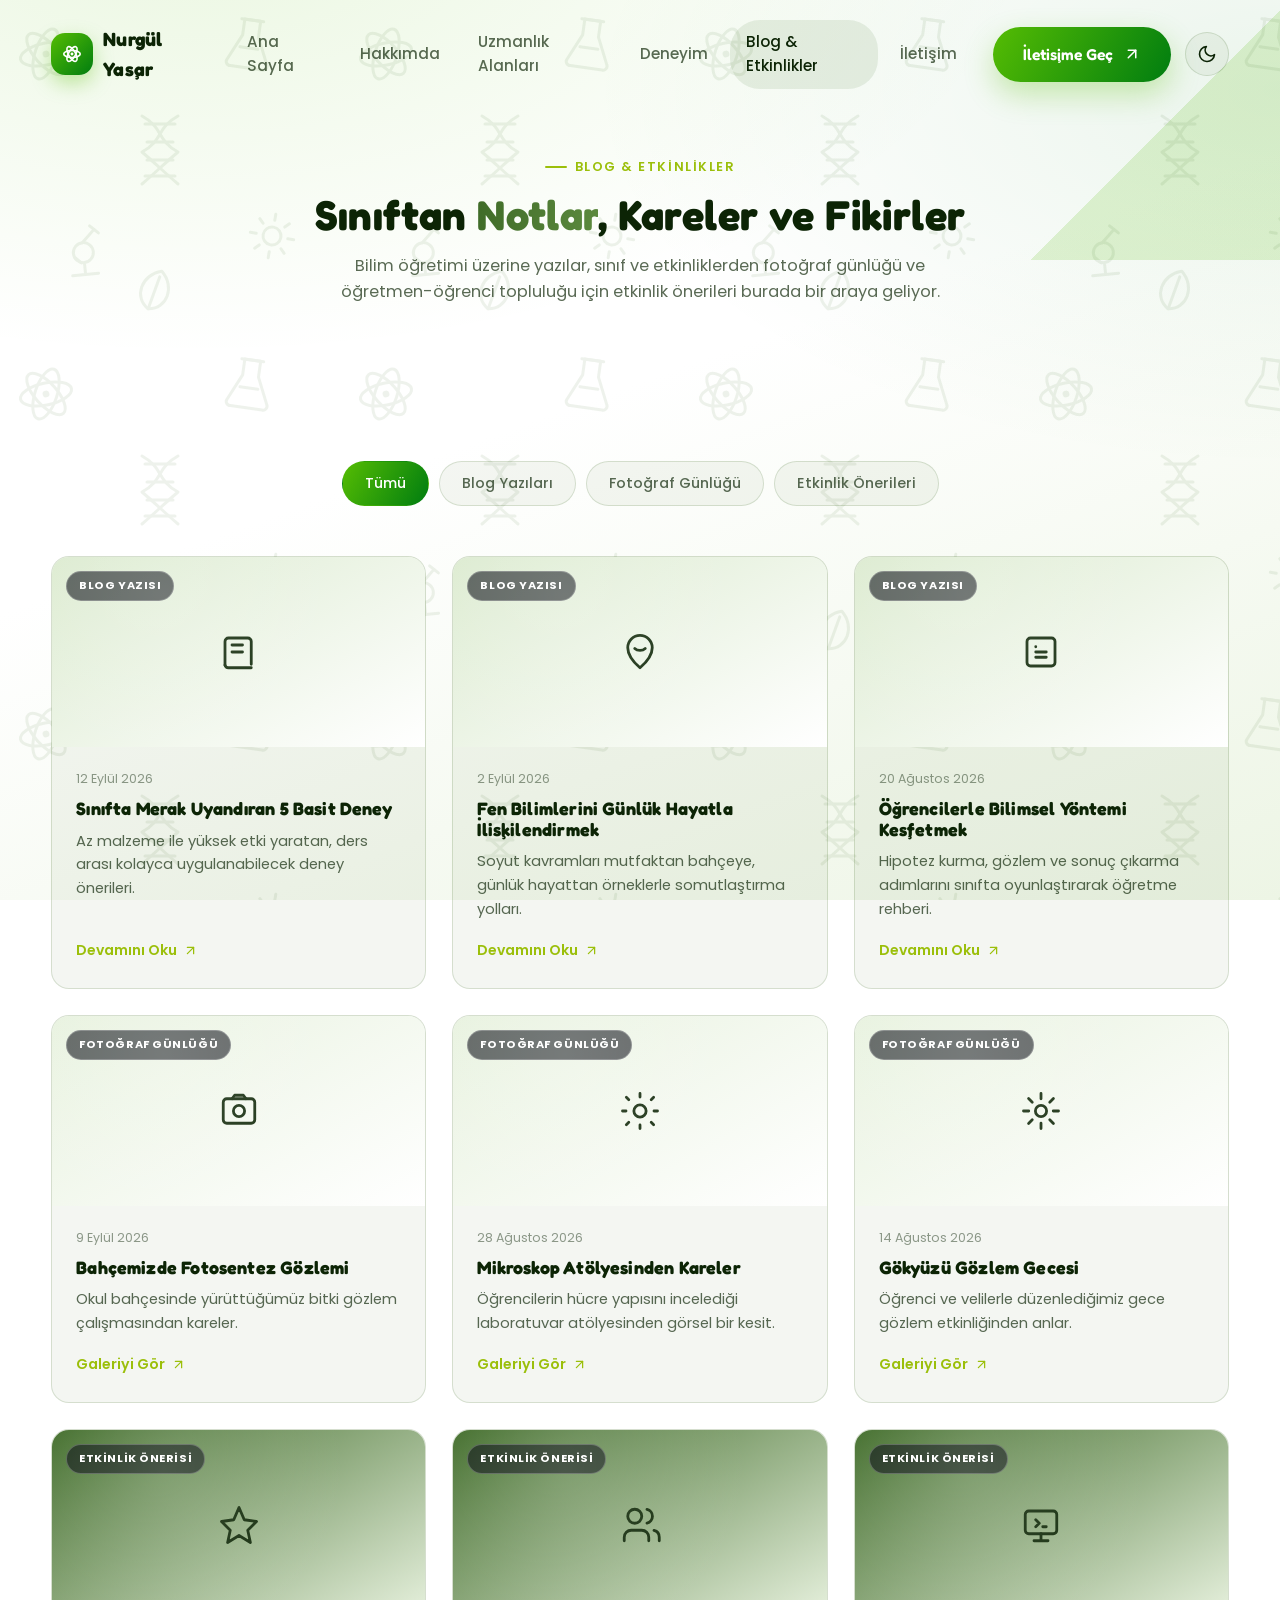
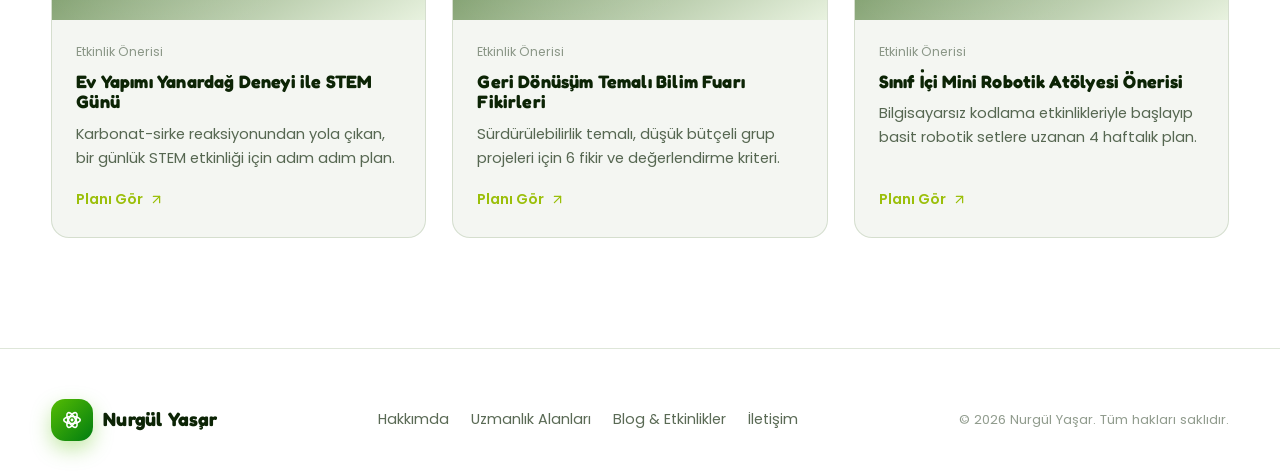
==== commit 75e2b3b1: "Add light/dark theme system and remove the Projeler section Default to a white-first light theme wit" ====
--- a/blog.html
+++ b/blog.html
@@ -10,6 +10,12 @@
 <link rel="preconnect" href="https://fonts.gstatic.com" crossorigin />
 <link href="https://fonts.googleapis.com/css2?family=Fredoka:wght@500;600;700&family=Poppins:wght@300;400;500;600;700&display=swap" rel="stylesheet" />
 <link rel="stylesheet" href="css/style.css" />
+<script>
+  (function () {
+    var saved = localStorage.getItem("ny-theme");
+    if (saved === "dark") document.documentElement.setAttribute("data-theme", "dark");
+  })();
+</script>
 </head>
 <body>
 
@@ -27,7 +33,6 @@
       <a href="index.html#hakkimda">Hakkımda</a>
       <a href="index.html#uzmanlik">Uzmanlık Alanları</a>
       <a href="index.html#deneyim">Deneyim</a>
-      <a href="index.html#projeler">Projeler</a>
       <a href="blog.html" class="active">Blog &amp; Etkinlikler</a>
       <a href="index.html#iletisim">İletişim</a>
     </nav>
@@ -37,6 +42,10 @@
         İletişime Geç
         <svg viewBox="0 0 24 24" fill="none" stroke="currentColor" stroke-width="2" stroke-linecap="round" stroke-linejoin="round"><path d="M7 17 17 7"/><path d="M7 7h10v10"/></svg>
       </a>
+      <button class="theme-toggle" aria-label="Koyu/açık temayı değiştir">
+        <svg class="icon-moon" viewBox="0 0 24 24" fill="none" stroke="currentColor" stroke-width="2" stroke-linecap="round" stroke-linejoin="round"><path d="M21 12.8A9 9 0 1 1 11.2 3a7 7 0 0 0 9.8 9.8Z"/></svg>
+        <svg class="icon-sun" viewBox="0 0 24 24" fill="none" stroke="currentColor" stroke-width="2" stroke-linecap="round" stroke-linejoin="round"><circle cx="12" cy="12" r="4.5"/><path d="M12 2v2.5M12 19.5V22M4.2 4.2l1.8 1.8M18 18l1.8 1.8M2 12h2.5M19.5 12H22M4.2 19.8 6 18M18 6l1.8-1.8"/></svg>
+      </button>
       <button class="nav-toggle" aria-label="Menüyü aç/kapat">
         <span></span>
       </button>
@@ -45,6 +54,7 @@
 </header>
 
 <section class="blog-header">
+  <div class="corner-accent"></div>
   <div class="container">
     <p class="eyebrow reveal" style="justify-content:center;">Blog &amp; Etkinlikler</p>
     <h1 class="section-title reveal">Sınıftan <span>Notlar</span>, Kareler ve Fikirler</h1>
@@ -219,7 +229,6 @@
     <div class="footer-links">
       <a href="index.html#hakkimda">Hakkımda</a>
       <a href="index.html#uzmanlik">Uzmanlık Alanları</a>
-      <a href="index.html#projeler">Projeler</a>
       <a href="blog.html">Blog &amp; Etkinlikler</a>
       <a href="index.html#iletisim">İletişim</a>
     </div>
--- a/css/style.css
+++ b/css/style.css
@@ -3,28 +3,77 @@
    ========================================================= */
 
 :root {
+  /* ---- Light theme (default): white main, green secondary ---- */
+  --bg-1: #ffffff;
+  --bg-2: #f2f7ec;
+  --bg-3: #e8f2df;
+  --bg-4: #dcebd0;
+  --bg-5: #c9e1b8;
+  --accent-600: #007d10;
+  --accent-500: #3e9e05;
+  --accent-avocado: #55bc03;
+  --accent-limerick: #9bbf0a;
+  --accent-sage: #3f6b28;
+  --accent-sage-soft: #5d8a3f;
+  --fg: #0c2405;
+  --fg-muted: rgba(12, 36, 5, 0.68);
+  --fg-faint: rgba(12, 36, 5, 0.45);
+  --surface: rgba(38, 89, 2, 0.05);
+  --surface-strong: rgba(38, 89, 2, 0.09);
+  --border: rgba(38, 89, 2, 0.15);
+  --shadow-glow: 0 20px 60px rgba(85, 188, 3, 0.14);
+  --page-wash:
+    radial-gradient(120% 90% at 15% -10%, rgba(85, 188, 3, 0.12), transparent 55%),
+    radial-gradient(90% 70% at 100% 10%, rgba(0, 125, 16, 0.08), transparent 60%),
+    linear-gradient(160deg, #ffffff 0%, #ffffff 45%, #edf5e5 100%);
+  --wallpaper-color: rgba(38, 89, 2, 0.075);
+  --chip-bg: rgba(255, 255, 255, 0.6);
+  --chip-strong-bg: rgba(255, 255, 255, 0.85);
+  --chip-fill: rgba(38, 89, 2, 0.08);
+  --icon-chip-bg: linear-gradient(135deg, var(--accent-avocado), var(--accent-600));
+  --icon-chip-fg: #ffffff;
+  --header-bg: rgba(255, 255, 255, 0.78);
+  --overlay-bg: rgba(255, 255, 255, 0.97);
+  --fluid-blend-mode: multiply;
+  --fluid-opacity: 0.8;
+  --radius-lg: 28px;
+  --radius-md: 18px;
+  --radius-sm: 12px;
+  --font-head: "Fredoka", "Poppins", sans-serif;
+  --font-body: "Poppins", "Segoe UI", sans-serif;
+  --ease: cubic-bezier(0.22, 1, 0.36, 1);
+}
+
+:root[data-theme="dark"] {
+  /* ---- Dark theme: green main, white secondary ---- */
   --bg-1: #02060e;
   --bg-2: #071c05;
   --bg-3: #092601;
   --bg-4: #163d02;
   --bg-5: #265902;
-  --accent-600: #007d10;
-  --accent-500: #3e9e05;
-  --accent-avocado: #55bc03;
-  --accent-limerick: #9bbf0a;
+  --accent-sage: #7fa15a;
+  --accent-sage-soft: #a9bf8a;
   --fg: #f4f3f8;
   --fg-muted: rgba(244, 243, 248, 0.72);
   --fg-faint: rgba(244, 243, 248, 0.45);
   --surface: rgba(244, 243, 248, 0.05);
   --surface-strong: rgba(244, 243, 248, 0.09);
   --border: rgba(244, 243, 248, 0.12);
-  --shadow-glow: 0 20px 60px rgba(85, 188, 3, 0.18);
-  --radius-lg: 28px;
-  --radius-md: 18px;
-  --radius-sm: 12px;
-  --font-head: "Fredoka", "Poppins", sans-serif;
-  --font-body: "Poppins", "Segoe UI", sans-serif;
-  --ease: cubic-bezier(0.22, 1, 0.36, 1);
+  --shadow-glow: 0 20px 60px rgba(85, 188, 3, 0.1);
+  --page-wash:
+    radial-gradient(120% 90% at 15% -10%, rgba(38, 89, 2, 0.26), transparent 55%),
+    radial-gradient(90% 70% at 100% 10%, rgba(0, 125, 16, 0.16), transparent 60%),
+    linear-gradient(160deg, var(--bg-1) 0%, var(--bg-1) 30%, var(--bg-3) 60%, var(--bg-1) 100%);
+  --wallpaper-color: rgba(244, 243, 248, 0.05);
+  --chip-bg: rgba(2, 6, 14, 0.5);
+  --chip-strong-bg: rgba(9, 38, 1, 0.75);
+  --chip-fill: rgba(244, 243, 248, 0.1);
+  --icon-chip-bg: linear-gradient(135deg, var(--accent-600), var(--bg-3));
+  --icon-chip-fg: var(--accent-limerick);
+  --header-bg: rgba(2, 6, 14, 0.72);
+  --overlay-bg: rgba(2, 6, 14, 0.97);
+  --fluid-blend-mode: screen;
+  --fluid-opacity: 0.5;
 }
 
 * {
@@ -45,6 +94,7 @@
   line-height: 1.6;
   overflow-x: hidden;
   -webkit-font-smoothing: antialiased;
+  transition: background-color 0.4s var(--ease), color 0.4s var(--ease);
 }
 
 body::before {
@@ -52,10 +102,24 @@
   position: fixed;
   inset: 0;
   z-index: -2;
-  background:
-    radial-gradient(120% 90% at 15% -10%, rgba(38, 89, 2, 0.55), transparent 55%),
-    radial-gradient(90% 70% at 100% 10%, rgba(0, 125, 16, 0.35), transparent 60%),
-    linear-gradient(160deg, var(--bg-1) 0%, var(--bg-3) 45%, var(--bg-2) 75%, var(--bg-1) 100%);
+  background: var(--page-wash);
+  transition: background 0.4s var(--ease);
+}
+
+body::after {
+  content: "";
+  position: fixed;
+  inset: 0;
+  z-index: -1;
+  pointer-events: none;
+  background-color: var(--wallpaper-color);
+  -webkit-mask-image: url("../assets/science-pattern.svg");
+  mask-image: url("../assets/science-pattern.svg");
+  -webkit-mask-repeat: repeat;
+  mask-repeat: repeat;
+  -webkit-mask-size: 340px 340px;
+  mask-size: 340px 340px;
+  transition: background-color 0.4s var(--ease);
 }
 
 img {
@@ -118,7 +182,7 @@
 }
 
 .section-title span {
-  background: linear-gradient(100deg, var(--accent-avocado), var(--accent-limerick));
+  background: linear-gradient(100deg, var(--accent-sage), var(--accent-sage-soft));
   -webkit-background-clip: text;
   background-clip: text;
   color: transparent;
@@ -199,7 +263,7 @@
 
 .site-header.scrolled {
   padding: 12px 0;
-  background: rgba(2, 6, 14, 0.72);
+  background: var(--header-bg);
   backdrop-filter: blur(16px) saturate(140%);
   box-shadow: 0 10px 30px rgba(0, 0, 0, 0.35);
   border-bottom: 1px solid var(--border);
@@ -298,6 +362,44 @@
 .nav-toggle.open span::before { transform: rotate(45deg) translate(5px, 5px); background: var(--fg); }
 .nav-toggle.open span::after { transform: rotate(-45deg) translate(5px, -5px); background: var(--fg); }
 
+.theme-toggle {
+  width: 44px;
+  height: 44px;
+  border-radius: 50%;
+  display: grid;
+  place-items: center;
+  background: var(--surface);
+  border: 1px solid var(--border);
+  color: var(--fg);
+  flex-shrink: 0;
+  transition: background 0.3s var(--ease), transform 0.3s var(--ease), color 0.3s var(--ease), border-color 0.3s var(--ease);
+}
+
+.theme-toggle:hover {
+  border-color: var(--accent-avocado);
+  color: var(--accent-avocado);
+  transform: translateY(-2px) rotate(-8deg);
+}
+
+.theme-toggle svg { width: 20px; height: 20px; }
+
+.theme-toggle .icon-sun { display: none; }
+
+:root[data-theme="dark"] .theme-toggle .icon-moon { display: none; }
+:root[data-theme="dark"] .theme-toggle .icon-sun { display: block; }
+
+.corner-accent {
+  position: absolute;
+  top: 0;
+  right: 0;
+  width: min(260px, 30vw);
+  height: min(260px, 30vw);
+  background: linear-gradient(135deg, transparent 52%, var(--accent-avocado) 52%);
+  opacity: 0.16;
+  pointer-events: none;
+  z-index: -1;
+}
+
 /* ---------- Hero ---------- */
 
 .hero {
@@ -315,8 +417,9 @@
   width: 100%;
   height: 100%;
   z-index: -1;
-  mix-blend-mode: screen;
-  opacity: 0.9;
+  mix-blend-mode: var(--fluid-blend-mode);
+  opacity: var(--fluid-opacity);
+  transition: opacity 0.4s var(--ease);
 }
 
 .hero-grid {
@@ -336,7 +439,7 @@
 }
 
 .hero-title .accent {
-  background: linear-gradient(100deg, var(--accent-limerick), var(--accent-avocado));
+  background: linear-gradient(100deg, var(--accent-sage-soft), var(--accent-sage));
   -webkit-background-clip: text;
   background-clip: text;
   color: transparent;
@@ -371,7 +474,7 @@
   border-radius: 30px;
   font-size: 0.85rem;
   border: 1px solid var(--border);
-  background: rgba(2, 6, 14, 0.5);
+  background: var(--chip-bg);
   backdrop-filter: blur(8px);
   color: var(--fg-muted);
 }
@@ -418,7 +521,7 @@
   gap: 8px;
   padding: 10px 14px;
   border-radius: 16px;
-  background: rgba(9, 38, 1, 0.75);
+  background: var(--chip-strong-bg);
   border: 1px solid var(--border);
   backdrop-filter: blur(10px);
   font-size: 0.82rem;
@@ -479,7 +582,7 @@
   position: relative;
   aspect-ratio: 4 / 5;
   border-radius: var(--radius-lg);
-  background: linear-gradient(155deg, var(--bg-5), var(--bg-3));
+  background: linear-gradient(155deg, var(--bg-4), var(--bg-1));
   border: 1px solid var(--border);
   overflow: hidden;
   display: grid;
@@ -489,7 +592,8 @@
 
 .about-photo svg {
   width: 46%;
-  color: rgba(244, 243, 248, 0.85);
+  color: var(--fg);
+  opacity: 0.85;
 }
 
 .about-photo .leaf-deco {
@@ -505,7 +609,7 @@
   right: 18px;
   padding: 14px 16px;
   border-radius: var(--radius-sm);
-  background: rgba(2, 6, 14, 0.55);
+  background: var(--chip-bg);
   border: 1px solid var(--border);
   backdrop-filter: blur(8px);
   font-size: 0.85rem;
@@ -596,8 +700,8 @@
   border-radius: 16px;
   display: grid;
   place-items: center;
-  background: linear-gradient(135deg, var(--accent-600), var(--bg-3));
-  color: var(--accent-limerick);
+  background: var(--icon-chip-bg);
+  color: var(--icon-chip-fg);
   margin-bottom: 20px;
   position: relative;
   z-index: 1;
@@ -700,7 +804,7 @@
   height: 160px;
   display: grid;
   place-items: center;
-  background: linear-gradient(150deg, var(--bg-5), var(--accent-600));
+  background: linear-gradient(150deg, var(--bg-4), var(--bg-1));
   position: relative;
 }
 
@@ -716,7 +820,8 @@
   font-weight: 600;
   letter-spacing: 0.04em;
   text-transform: uppercase;
-  background: rgba(2, 6, 14, 0.55);
+  background: rgba(2, 6, 14, 0.6);
+  color: #fff;
   border: 1px solid rgba(244, 243, 248, 0.2);
 }
 
@@ -810,9 +915,9 @@
   overflow: hidden;
 }
 
-.blog-thumb.type-yazi { background: linear-gradient(150deg, var(--bg-5), var(--bg-3)); }
-.blog-thumb.type-foto { background: linear-gradient(150deg, var(--accent-600), var(--bg-2)); }
-.blog-thumb.type-etkinlik { background: linear-gradient(150deg, var(--accent-avocado), var(--bg-4)); }
+.blog-thumb.type-yazi { background: linear-gradient(150deg, var(--bg-4), var(--bg-1)); }
+.blog-thumb.type-foto { background: linear-gradient(150deg, var(--bg-3), var(--bg-1)); }
+.blog-thumb.type-etkinlik { background: linear-gradient(150deg, var(--accent-sage), var(--bg-3)); }
 
 .blog-thumb svg {
   width: 42px;
@@ -841,7 +946,8 @@
   font-weight: 700;
   letter-spacing: 0.05em;
   text-transform: uppercase;
-  background: rgba(2, 6, 14, 0.55);
+  background: rgba(2, 6, 14, 0.6);
+  color: #fff;
   border: 1px solid rgba(244, 243, 248, 0.25);
 }
 
@@ -899,7 +1005,7 @@
 .contact-info-card {
   padding: 36px 30px;
   border-radius: var(--radius-lg);
-  background: linear-gradient(160deg, var(--bg-5), var(--bg-3));
+  background: linear-gradient(160deg, var(--bg-4), var(--bg-1));
   border: 1px solid var(--border);
   box-shadow: var(--shadow-glow);
 }
@@ -923,11 +1029,11 @@
   border-radius: 12px;
   display: grid;
   place-items: center;
-  background: rgba(244, 243, 248, 0.1);
+  background: var(--icon-chip-bg);
   flex-shrink: 0;
 }
 
-.contact-item .icon-box svg { width: 20px; height: 20px; color: var(--accent-limerick); }
+.contact-item .icon-box svg { width: 20px; height: 20px; color: var(--icon-chip-fg); }
 
 .contact-item a, .contact-item span { font-size: 0.95rem; }
 
@@ -943,8 +1049,9 @@
   border-radius: 12px;
   display: grid;
   place-items: center;
-  background: rgba(244, 243, 248, 0.1);
-  transition: transform 0.3s var(--ease), background 0.3s var(--ease);
+  background: var(--chip-fill);
+  color: var(--fg);
+  transition: transform 0.3s var(--ease), background 0.3s var(--ease), color 0.3s var(--ease);
 }
 
 .social-row a:hover {
@@ -990,7 +1097,7 @@
 .form-field textarea:focus {
   outline: none;
   border-color: var(--accent-avocado);
-  background: rgba(244, 243, 248, 0.08);
+  background: var(--surface-strong);
 }
 
 .form-field textarea { resize: vertical; min-height: 130px; }
@@ -1088,7 +1195,7 @@
     justify-content: center;
     align-items: center;
     gap: 10px;
-    background: rgba(2, 6, 14, 0.97);
+    background: var(--overlay-bg);
     backdrop-filter: blur(10px);
   }
   .nav-links.open a { font-size: 1.3rem; padding: 14px 24px; }
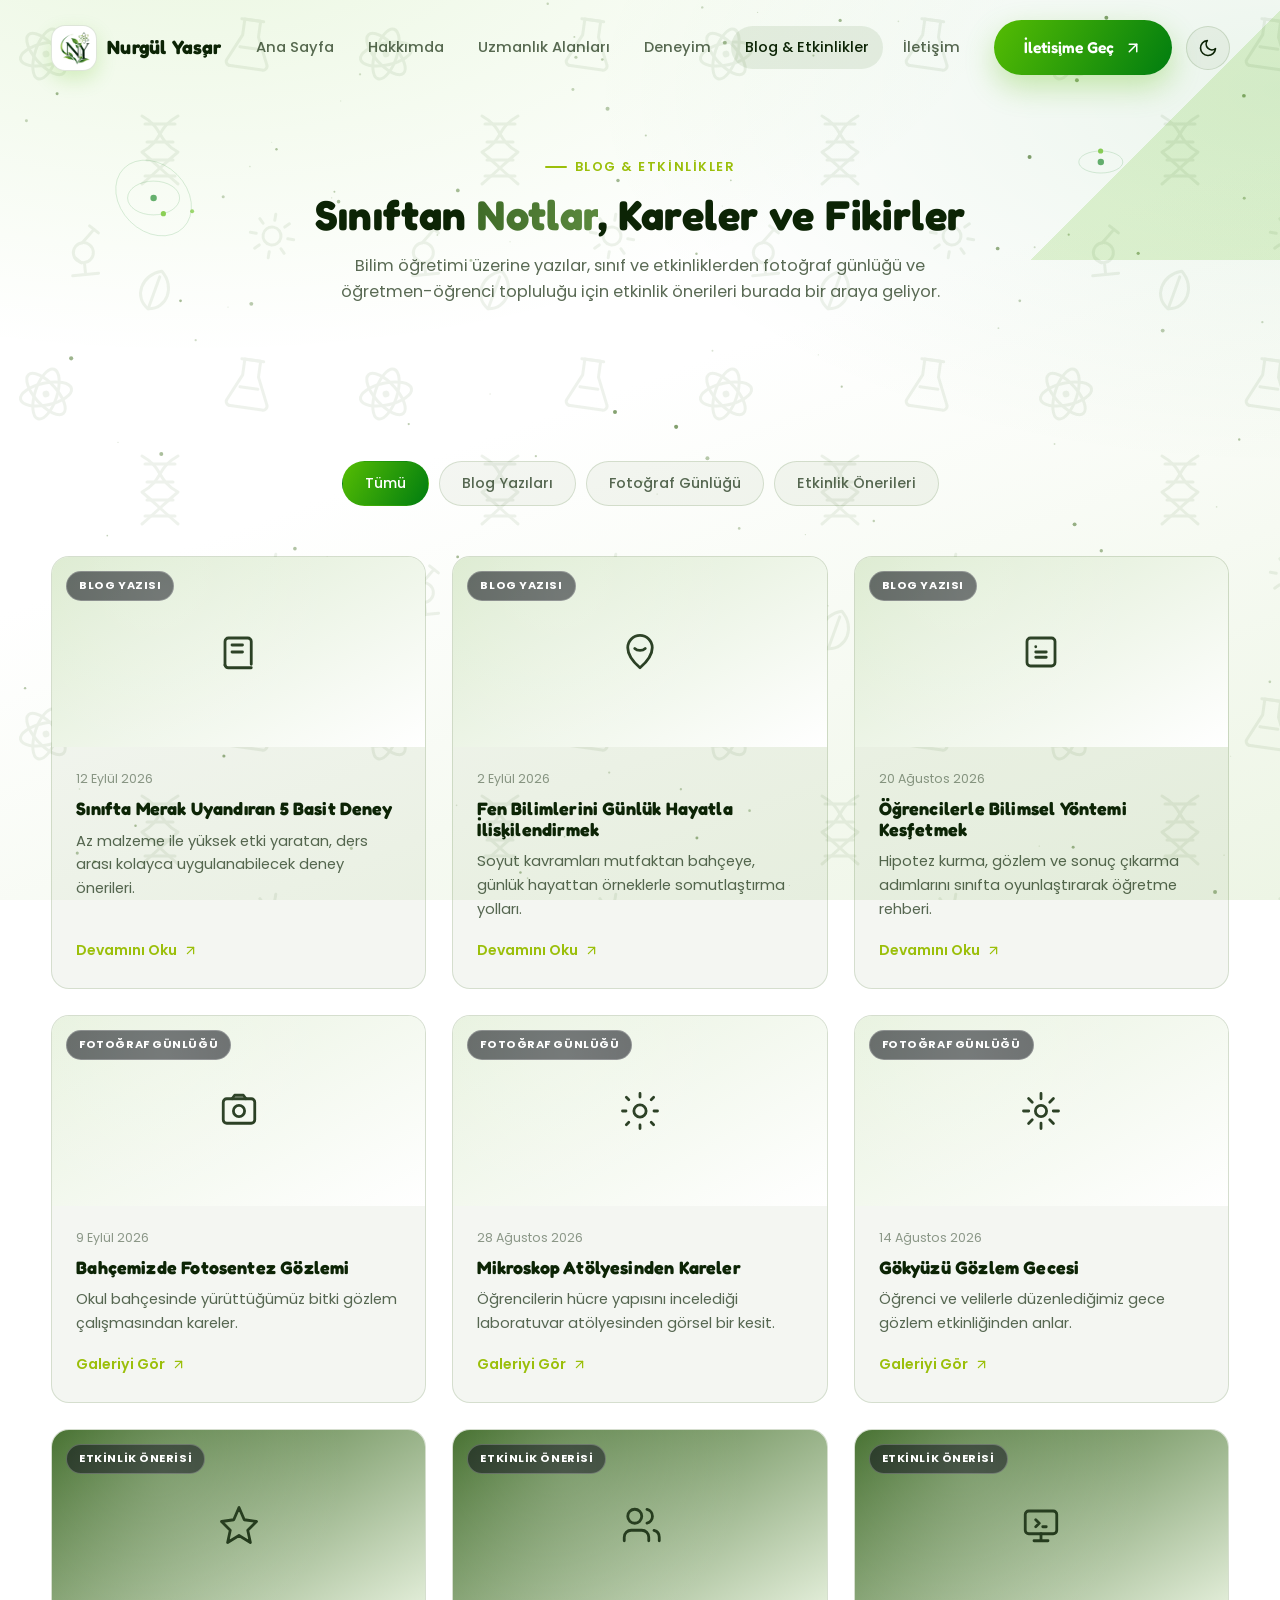
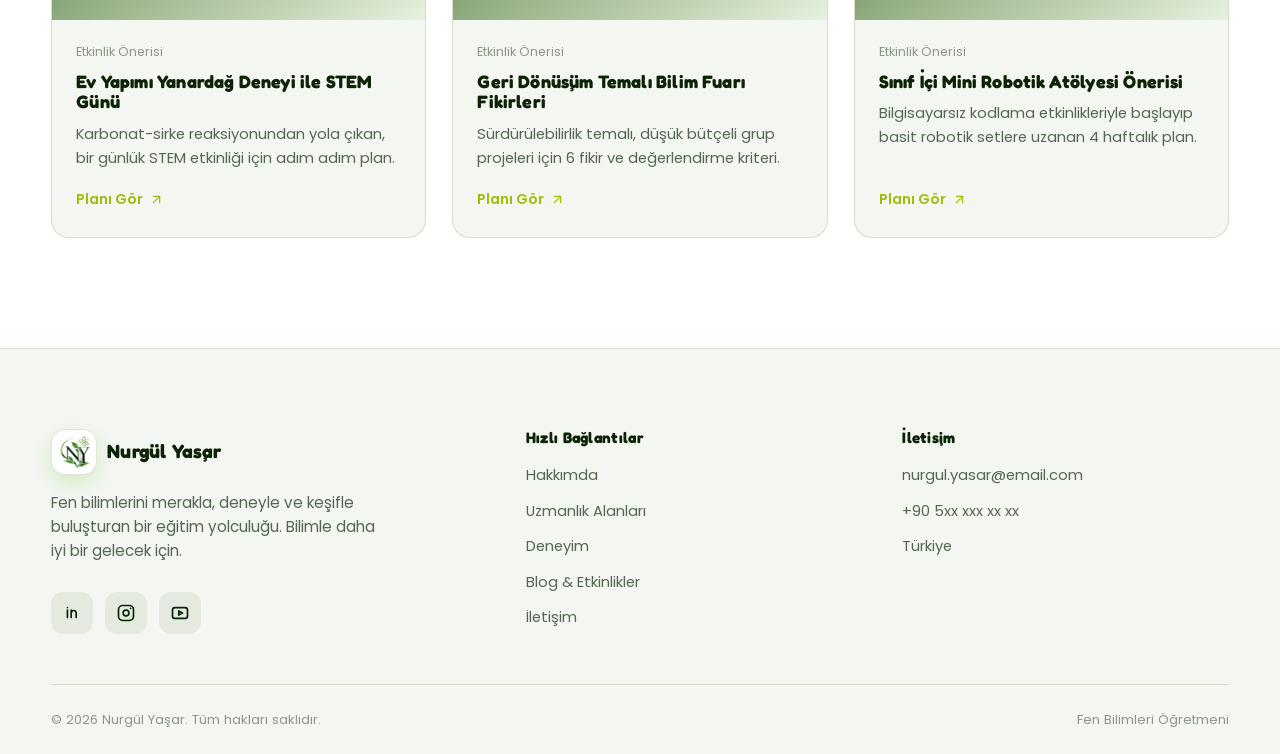
==== commit ccd7a861: "Add real logo/photo assets, redesign header+footer, add galaxy background Replace the placeholder at" ====
--- a/blog.html
+++ b/blog.html
@@ -5,7 +5,7 @@
 <meta name="viewport" content="width=device-width, initial-scale=1.0" />
 <title>Blog &amp; Etkinlikler | Nurgül Yaşar</title>
 <meta name="description" content="Nurgül Yaşar'ın fen bilimleri blogu: yazılar, fotoğraf günlüğü ve etkinlik önerileri." />
-<link rel="icon" type="image/svg+xml" href="assets/favicon.svg" />
+<link rel="icon" type="image/png" href="assets/favicon.png" />
 <link rel="preconnect" href="https://fonts.googleapis.com" />
 <link rel="preconnect" href="https://fonts.gstatic.com" crossorigin />
 <link href="https://fonts.googleapis.com/css2?family=Fredoka:wght@500;600;700&family=Poppins:wght@300;400;500;600;700&display=swap" rel="stylesheet" />
@@ -23,7 +23,7 @@
   <div class="container nav-wrap">
     <a href="index.html" class="logo">
       <span class="logo-mark">
-        <svg viewBox="0 0 24 24" fill="none" stroke="currentColor" stroke-width="1.8" stroke-linecap="round" stroke-linejoin="round"><circle cx="12" cy="12" r="1.6" fill="currentColor" stroke="none"/><ellipse cx="12" cy="12" rx="9" ry="3.8"/><ellipse cx="12" cy="12" rx="9" ry="3.8" transform="rotate(60 12 12)"/><ellipse cx="12" cy="12" rx="9" ry="3.8" transform="rotate(120 12 12)"/></svg>
+        <img src="assets/logo-mark.png" alt="Nurgül Yaşar logosu" />
       </span>
       Nurgül Yaşar
     </a>
@@ -219,23 +219,56 @@
 </section>
 
 <footer class="site-footer">
-  <div class="container footer-grid">
-    <a href="index.html" class="logo">
-      <span class="logo-mark">
-        <svg viewBox="0 0 24 24" fill="none" stroke="currentColor" stroke-width="1.8" stroke-linecap="round" stroke-linejoin="round"><circle cx="12" cy="12" r="1.6" fill="currentColor" stroke="none"/><ellipse cx="12" cy="12" rx="9" ry="3.8"/><ellipse cx="12" cy="12" rx="9" ry="3.8" transform="rotate(60 12 12)"/><ellipse cx="12" cy="12" rx="9" ry="3.8" transform="rotate(120 12 12)"/></svg>
-      </span>
-      Nurgül Yaşar
-    </a>
-    <div class="footer-links">
-      <a href="index.html#hakkimda">Hakkımda</a>
-      <a href="index.html#uzmanlik">Uzmanlık Alanları</a>
-      <a href="blog.html">Blog &amp; Etkinlikler</a>
-      <a href="index.html#iletisim">İletişim</a>
-    </div>
+  <div class="container footer-top">
+    <div class="footer-brand">
+      <a href="index.html" class="logo">
+        <span class="logo-mark">
+          <img src="assets/logo-mark.png" alt="Nurgül Yaşar logosu" />
+        </span>
+        Nurgül Yaşar
+      </a>
+      <p>Fen bilimlerini merakla, deneyle ve keşifle buluşturan bir eğitim yolculuğu. Bilimle daha iyi bir gelecek için.</p>
+      <div class="social-row">
+        <a href="https://www.linkedin.com/in/nurg%C3%BCl-ya%C5%9Far-064691241/" target="_blank" rel="noopener" aria-label="LinkedIn">
+          <svg viewBox="0 0 24 24" fill="none" stroke="currentColor" stroke-width="2" stroke-linecap="round" stroke-linejoin="round"><path d="M6.5 8.5v9M6.5 5.5v.01M11 17.5v-5.2c0-1.8 1-3.3 3-3.3s3 1.5 3 3.3v5.2M11 17.5v-9"/></svg>
+        </a>
+        <a href="#" aria-label="Instagram">
+          <svg viewBox="0 0 24 24" fill="none" stroke="currentColor" stroke-width="2" stroke-linecap="round" stroke-linejoin="round"><rect x="3" y="3" width="18" height="18" rx="5"/><circle cx="12" cy="12" r="3.5"/><path d="M17.5 6.5h.01"/></svg>
+        </a>
+        <a href="#" aria-label="YouTube">
+          <svg viewBox="0 0 24 24" fill="none" stroke="currentColor" stroke-width="2" stroke-linecap="round" stroke-linejoin="round"><rect x="3" y="5.5" width="18" height="13" rx="3"/><path d="m10.5 9.5 4.5 2.5-4.5 2.5Z"/></svg>
+        </a>
+      </div>
+    </div>
+
+    <div class="footer-col">
+      <h4>Hızlı Bağlantılar</h4>
+      <ul>
+        <li><a href="index.html#hakkimda">Hakkımda</a></li>
+        <li><a href="index.html#uzmanlik">Uzmanlık Alanları</a></li>
+        <li><a href="index.html#deneyim">Deneyim</a></li>
+        <li><a href="blog.html">Blog &amp; Etkinlikler</a></li>
+        <li><a href="index.html#iletisim">İletişim</a></li>
+      </ul>
+    </div>
+
+    <div class="footer-col">
+      <h4>İletişim</h4>
+      <ul>
+        <li><a href="mailto:nurgul.yasar@email.com">nurgul.yasar@email.com</a></li>
+        <li><a href="tel:+905xxxxxxxxx">+90 5xx xxx xx xx</a></li>
+        <li>Türkiye</li>
+      </ul>
+    </div>
+  </div>
+
+  <div class="container footer-bottom">
     <p class="footer-note">© <span id="year"></span> Nurgül Yaşar. Tüm hakları saklıdır.</p>
+    <p class="footer-note">Fen Bilimleri Öğretmeni</p>
   </div>
 </footer>
 
+<script src="js/galaxy-bg.js"></script>
 <script src="js/main.js"></script>
 </body>
 </html>
--- a/css/style.css
+++ b/css/style.css
@@ -34,8 +34,8 @@
   --icon-chip-fg: #ffffff;
   --header-bg: rgba(255, 255, 255, 0.78);
   --overlay-bg: rgba(255, 255, 255, 0.97);
-  --fluid-blend-mode: multiply;
-  --fluid-opacity: 0.8;
+  --sky-blend-mode: multiply;
+  --sky-opacity: 0.7;
   --radius-lg: 28px;
   --radius-md: 18px;
   --radius-sm: 12px;
@@ -72,8 +72,8 @@
   --icon-chip-fg: var(--accent-limerick);
   --header-bg: rgba(2, 6, 14, 0.72);
   --overlay-bg: rgba(2, 6, 14, 0.97);
-  --fluid-blend-mode: screen;
-  --fluid-opacity: 0.5;
+  --sky-blend-mode: screen;
+  --sky-opacity: 0.55;
 }
 
 * {
@@ -101,7 +101,7 @@
   content: "";
   position: fixed;
   inset: 0;
-  z-index: -2;
+  z-index: -3;
   background: var(--page-wash);
   transition: background 0.4s var(--ease);
 }
@@ -284,23 +284,27 @@
   font-weight: 700;
   font-size: 1.2rem;
   letter-spacing: 0.01em;
+  white-space: nowrap;
 }
 
 .logo-mark {
-  width: 42px;
-  height: 42px;
+  width: 46px;
+  height: 46px;
   border-radius: 14px;
   display: grid;
   place-items: center;
-  background: linear-gradient(135deg, var(--accent-avocado), var(--accent-600));
-  color: var(--bg-1);
-  box-shadow: 0 8px 20px rgba(85, 188, 3, 0.35);
+  background: #ffffff;
+  border: 1px solid var(--border);
+  box-shadow: 0 8px 20px rgba(85, 188, 3, 0.2);
   flex-shrink: 0;
-}
-
-.logo-mark svg {
-  width: 22px;
-  height: 22px;
+  padding: 4px;
+  overflow: hidden;
+}
+
+.logo-mark img {
+  width: 100%;
+  height: 100%;
+  object-fit: contain;
 }
 
 .nav-links {
@@ -311,11 +315,12 @@
 
 .nav-links a {
   position: relative;
-  padding: 10px 16px;
+  padding: 10px 14px;
   border-radius: 30px;
-  font-size: 0.95rem;
+  font-size: 0.92rem;
   font-weight: 500;
   color: var(--fg-muted);
+  white-space: nowrap;
   transition: color 0.3s var(--ease), background 0.3s var(--ease);
 }
 
@@ -411,14 +416,15 @@
   overflow: hidden;
 }
 
-#fluid-canvas {
-  position: absolute;
+.galaxy-canvas {
+  position: fixed;
   inset: 0;
   width: 100%;
   height: 100%;
-  z-index: -1;
-  mix-blend-mode: var(--fluid-blend-mode);
-  opacity: var(--fluid-opacity);
+  z-index: -2;
+  pointer-events: none;
+  mix-blend-mode: var(--sky-blend-mode);
+  opacity: var(--sky-opacity);
   transition: opacity 0.4s var(--ease);
 }
 
@@ -590,10 +596,14 @@
   box-shadow: var(--shadow-glow);
 }
 
-.about-photo svg {
-  width: 46%;
-  color: var(--fg);
-  opacity: 0.85;
+.about-photo img {
+  width: 72%;
+  max-width: 300px;
+  aspect-ratio: 1;
+  border-radius: 50%;
+  object-fit: cover;
+  border: 4px solid rgba(255, 255, 255, 0.5);
+  box-shadow: 0 20px 45px rgba(0, 0, 0, 0.25);
 }
 
 .about-photo .leaf-deco {
@@ -1110,26 +1120,60 @@
 /* ---------- Footer ---------- */
 
 .site-footer {
-  padding: 50px 0 30px;
+  position: relative;
+  padding: 80px 0 0;
   border-top: 1px solid var(--border);
-}
-
-.footer-grid {
+  background: var(--surface);
+  overflow: hidden;
+}
+
+.footer-top {
+  display: grid;
+  grid-template-columns: 1.3fr 1fr 1fr;
+  gap: 50px;
+  padding-bottom: 50px;
+}
+
+.footer-brand .logo { margin-bottom: 16px; }
+
+.footer-brand p {
+  color: var(--fg-muted);
+  font-size: 0.95rem;
+  max-width: 340px;
+  margin-bottom: 22px;
+}
+
+.footer-col h4 {
+  font-size: 0.95rem;
+  margin-bottom: 18px;
+  letter-spacing: 0.02em;
+}
+
+.footer-col ul {
+  display: grid;
+  gap: 12px;
+}
+
+.footer-col a,
+.footer-col li {
+  color: var(--fg-muted);
+  font-size: 0.92rem;
+  transition: color 0.3s var(--ease);
+}
+
+.footer-col a:hover { color: var(--accent-limerick); }
+
+.footer-col .social-row { margin-top: 6px; }
+
+.footer-bottom {
   display: flex;
   justify-content: space-between;
   align-items: center;
   flex-wrap: wrap;
-  gap: 20px;
-}
-
-.footer-links {
-  display: flex;
-  gap: 22px;
-  flex-wrap: wrap;
-}
-
-.footer-links a { color: var(--fg-muted); font-size: 0.9rem; transition: color 0.3s var(--ease); }
-.footer-links a:hover { color: var(--accent-limerick); }
+  gap: 12px;
+  padding: 24px 0;
+  border-top: 1px solid var(--border);
+}
 
 .footer-note {
   color: var(--fg-faint);
@@ -1181,9 +1225,11 @@
   .project-grid { grid-template-columns: repeat(2, 1fr); }
   .blog-grid { grid-template-columns: repeat(2, 1fr); }
   .contact-grid { grid-template-columns: 1fr; }
-}
-
-@media (max-width: 860px) {
+  .footer-top { grid-template-columns: 1fr 1fr; }
+  .footer-brand { grid-column: 1 / -1; }
+}
+
+@media (max-width: 1180px) {
   .nav-links { display: none; }
   .nav-toggle { display: grid; }
   .nav-links.open {
@@ -1209,6 +1255,11 @@
   .project-grid { grid-template-columns: 1fr; }
   .blog-grid { grid-template-columns: 1fr; }
   .form-row { grid-template-columns: 1fr; }
-  .footer-grid { flex-direction: column; text-align: center; }
+  .footer-top { grid-template-columns: 1fr; text-align: center; }
+  .footer-brand { grid-column: auto; }
+  .footer-brand .logo { justify-content: center; }
+  .footer-brand p { margin-inline: auto; }
+  .footer-col .social-row { justify-content: center; }
+  .footer-bottom { flex-direction: column; text-align: center; }
   .orbit-chip { display: none; }
 }
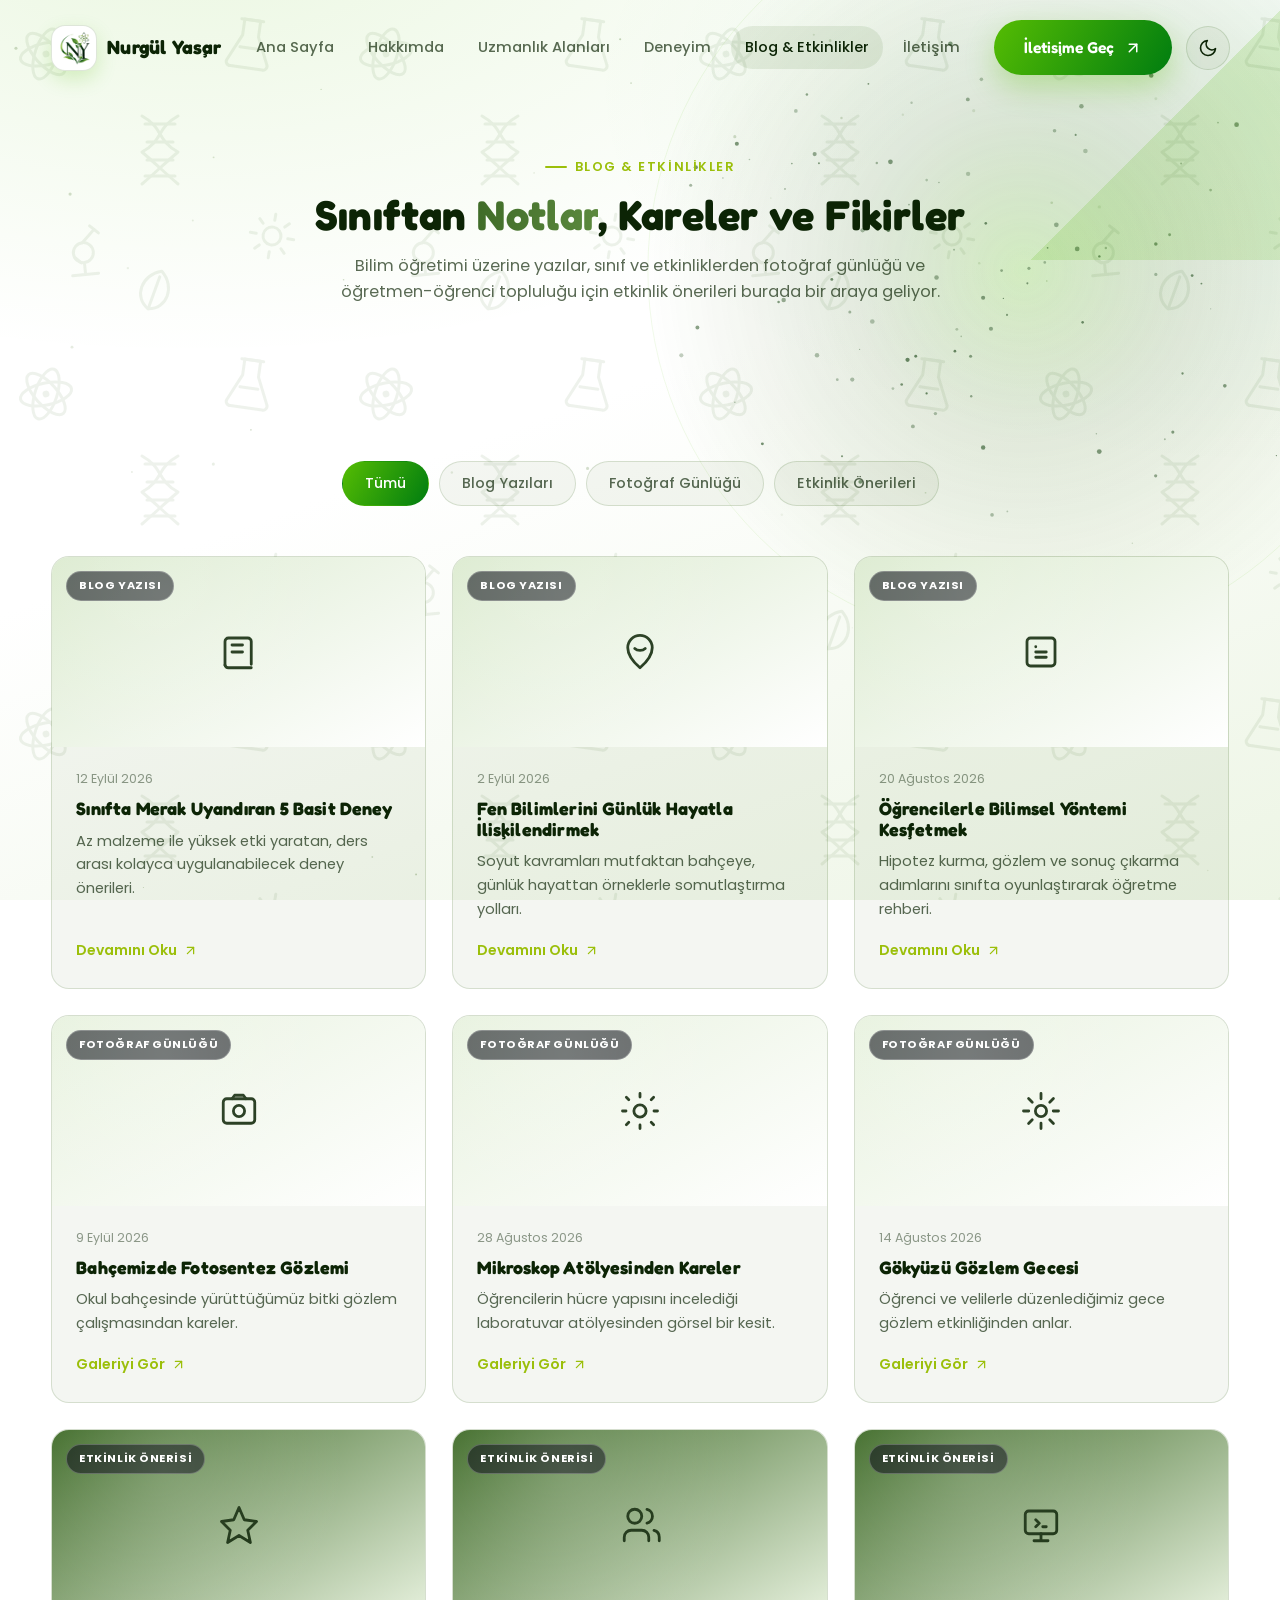
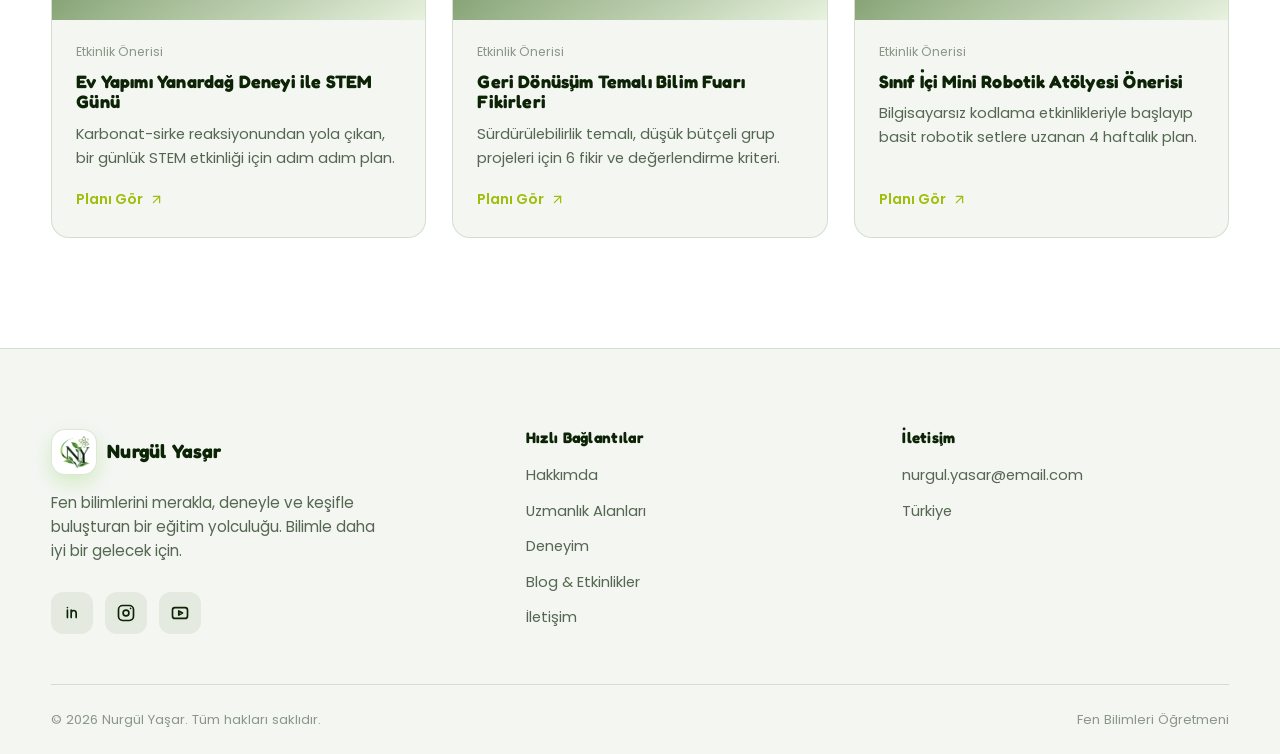
==== commit 6ecdbc99: "Redesign galaxy background as one large disc, add real socials, drop phone Rework js/galaxy-bg.js: r" ====
--- a/blog.html
+++ b/blog.html
@@ -232,10 +232,10 @@
         <a href="https://www.linkedin.com/in/nurg%C3%BCl-ya%C5%9Far-064691241/" target="_blank" rel="noopener" aria-label="LinkedIn">
           <svg viewBox="0 0 24 24" fill="none" stroke="currentColor" stroke-width="2" stroke-linecap="round" stroke-linejoin="round"><path d="M6.5 8.5v9M6.5 5.5v.01M11 17.5v-5.2c0-1.8 1-3.3 3-3.3s3 1.5 3 3.3v5.2M11 17.5v-9"/></svg>
         </a>
-        <a href="#" aria-label="Instagram">
+        <a href="https://www.instagram.com/birdeneyimvar/" target="_blank" rel="noopener" aria-label="Instagram">
           <svg viewBox="0 0 24 24" fill="none" stroke="currentColor" stroke-width="2" stroke-linecap="round" stroke-linejoin="round"><rect x="3" y="3" width="18" height="18" rx="5"/><circle cx="12" cy="12" r="3.5"/><path d="M17.5 6.5h.01"/></svg>
         </a>
-        <a href="#" aria-label="YouTube">
+        <a href="https://www.youtube.com/@birdeneyimvar" target="_blank" rel="noopener" aria-label="YouTube">
           <svg viewBox="0 0 24 24" fill="none" stroke="currentColor" stroke-width="2" stroke-linecap="round" stroke-linejoin="round"><rect x="3" y="5.5" width="18" height="13" rx="3"/><path d="m10.5 9.5 4.5 2.5-4.5 2.5Z"/></svg>
         </a>
       </div>
@@ -256,7 +256,6 @@
       <h4>İletişim</h4>
       <ul>
         <li><a href="mailto:nurgul.yasar@email.com">nurgul.yasar@email.com</a></li>
-        <li><a href="tel:+905xxxxxxxxx">+90 5xx xxx xx xx</a></li>
         <li>Türkiye</li>
       </ul>
     </div>
--- a/css/style.css
+++ b/css/style.css
@@ -36,6 +36,8 @@
   --overlay-bg: rgba(255, 255, 255, 0.97);
   --sky-blend-mode: multiply;
   --sky-opacity: 0.7;
+  --cursor-color: #2f8f12;
+  --cursor-glow: rgba(85, 188, 3, 0.45);
   --radius-lg: 28px;
   --radius-md: 18px;
   --radius-sm: 12px;
@@ -74,6 +76,8 @@
   --overlay-bg: rgba(2, 6, 14, 0.97);
   --sky-blend-mode: screen;
   --sky-opacity: 0.55;
+  --cursor-color: #b6e33d;
+  --cursor-glow: rgba(182, 227, 61, 0.55);
 }
 
 * {
@@ -428,6 +432,26 @@
   transition: opacity 0.4s var(--ease);
 }
 
+.cursor-dot {
+  position: fixed;
+  top: 0;
+  left: 0;
+  width: 9px;
+  height: 9px;
+  margin: -4.5px 0 0 -4.5px;
+  border-radius: 50%;
+  background: var(--cursor-color);
+  box-shadow: 0 0 12px 3px var(--cursor-glow);
+  pointer-events: none;
+  z-index: 9999;
+  opacity: 0;
+  transition: opacity 0.3s var(--ease), background 0.3s var(--ease), box-shadow 0.3s var(--ease);
+}
+
+@media (hover: none), (pointer: coarse) {
+  .cursor-dot { display: none; }
+}
+
 .hero-grid {
   display: grid;
   grid-template-columns: 1.15fr 0.85fr;
@@ -779,9 +803,37 @@
   text-transform: uppercase;
 }
 
+.timeline-head {
+  display: flex;
+  align-items: center;
+  gap: 12px;
+  margin: 6px 0 8px;
+}
+
+.timeline-logo {
+  width: 34px;
+  height: 34px;
+  border-radius: 10px;
+  display: grid;
+  place-items: center;
+  background: var(--surface);
+  border: 1px solid var(--border);
+  color: var(--fg-faint);
+  flex-shrink: 0;
+  overflow: hidden;
+}
+
+.timeline-logo svg { width: 18px; height: 18px; }
+
+.timeline-logo img {
+  width: 100%;
+  height: 100%;
+  object-fit: contain;
+}
+
 .timeline-item h3 {
   font-size: 1.15rem;
-  margin: 6px 0 8px;
+  margin: 0;
 }
 
 .timeline-item p {
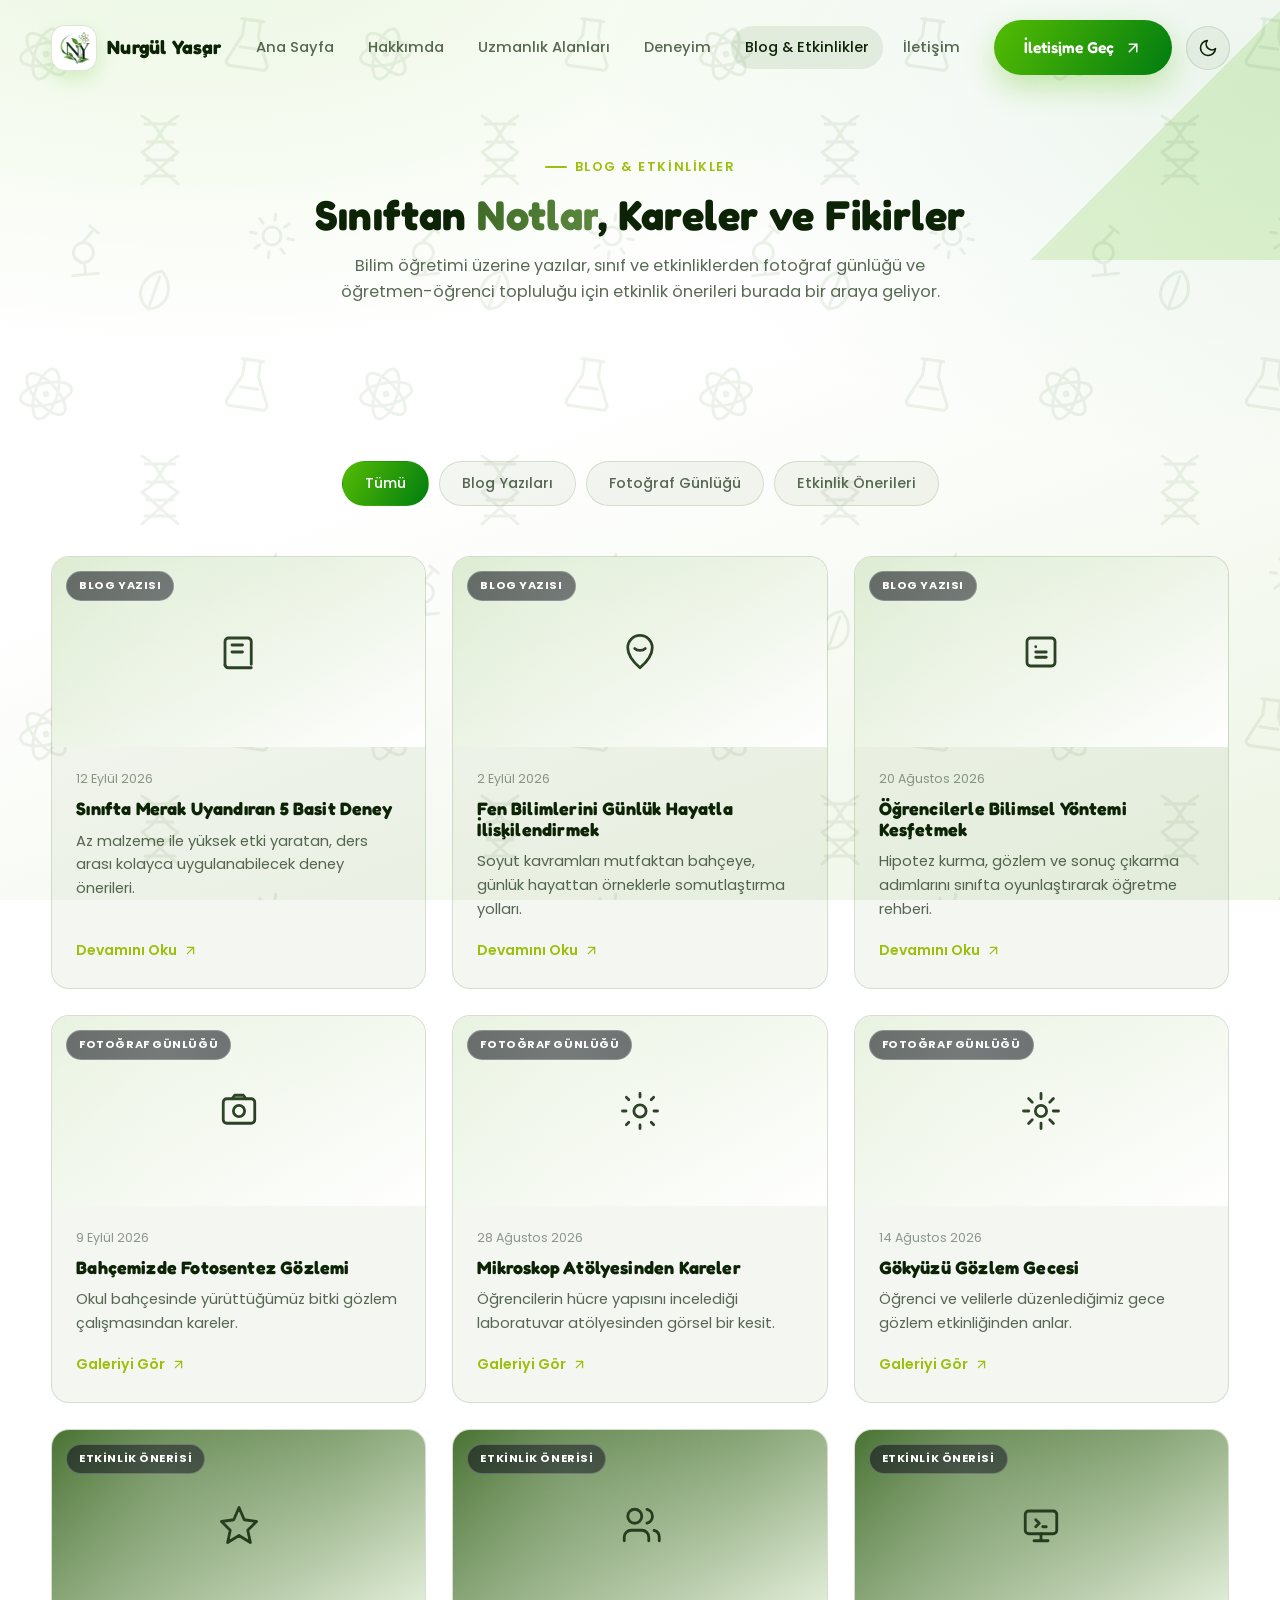
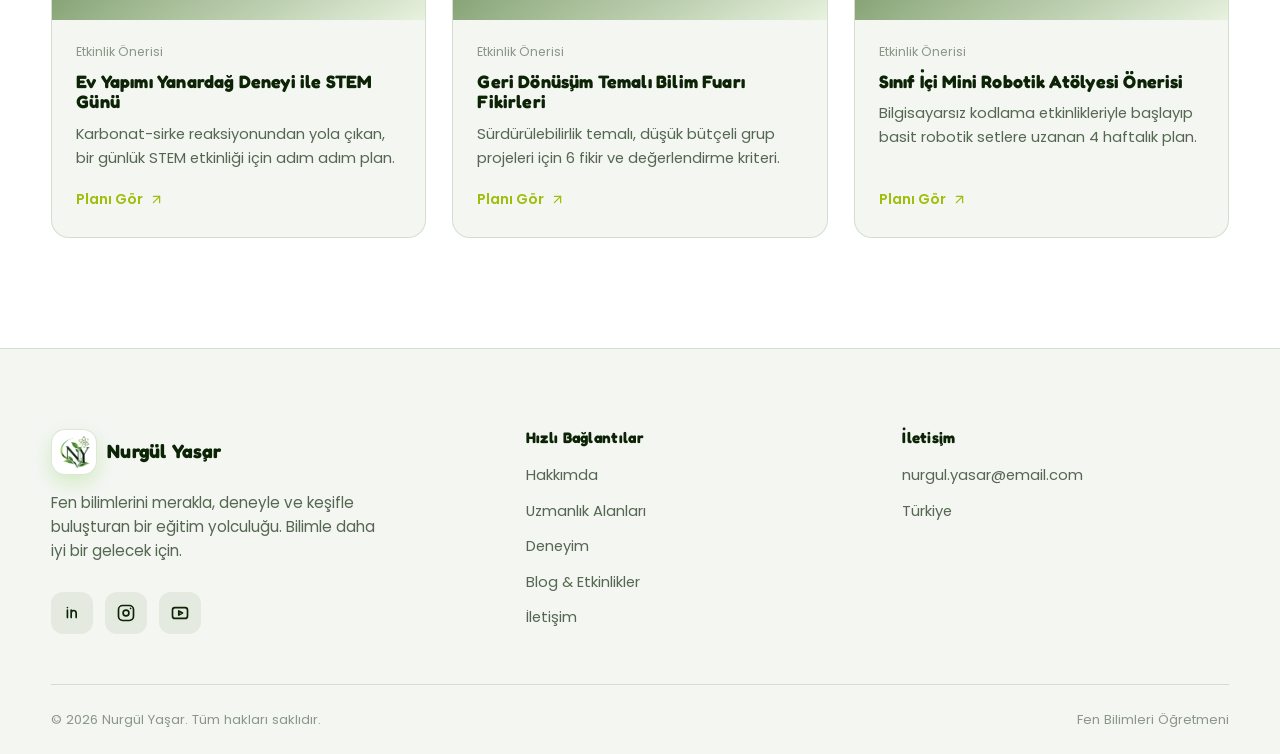
==== commit 5eb55c45: "Remove animated galaxy canvas, keep static wallpaper; fix cursor-dot bug Drop the moving-dots canvas" ====
--- a/blog.html
+++ b/blog.html
@@ -267,7 +267,7 @@
   </div>
 </footer>
 
-<script src="js/galaxy-bg.js"></script>
+<script src="js/cursor.js"></script>
 <script src="js/main.js"></script>
 </body>
 </html>
--- a/css/style.css
+++ b/css/style.css
@@ -34,8 +34,6 @@
   --icon-chip-fg: #ffffff;
   --header-bg: rgba(255, 255, 255, 0.78);
   --overlay-bg: rgba(255, 255, 255, 0.97);
-  --sky-blend-mode: multiply;
-  --sky-opacity: 0.7;
   --cursor-color: #2f8f12;
   --cursor-glow: rgba(85, 188, 3, 0.45);
   --radius-lg: 28px;
@@ -74,8 +72,6 @@
   --icon-chip-fg: var(--accent-limerick);
   --header-bg: rgba(2, 6, 14, 0.72);
   --overlay-bg: rgba(2, 6, 14, 0.97);
-  --sky-blend-mode: screen;
-  --sky-opacity: 0.55;
   --cursor-color: #b6e33d;
   --cursor-glow: rgba(182, 227, 61, 0.55);
 }
@@ -418,18 +414,6 @@
   align-items: center;
   padding-top: 120px;
   overflow: hidden;
-}
-
-.galaxy-canvas {
-  position: fixed;
-  inset: 0;
-  width: 100%;
-  height: 100%;
-  z-index: -2;
-  pointer-events: none;
-  mix-blend-mode: var(--sky-blend-mode);
-  opacity: var(--sky-opacity);
-  transition: opacity 0.4s var(--ease);
 }
 
 .cursor-dot {
